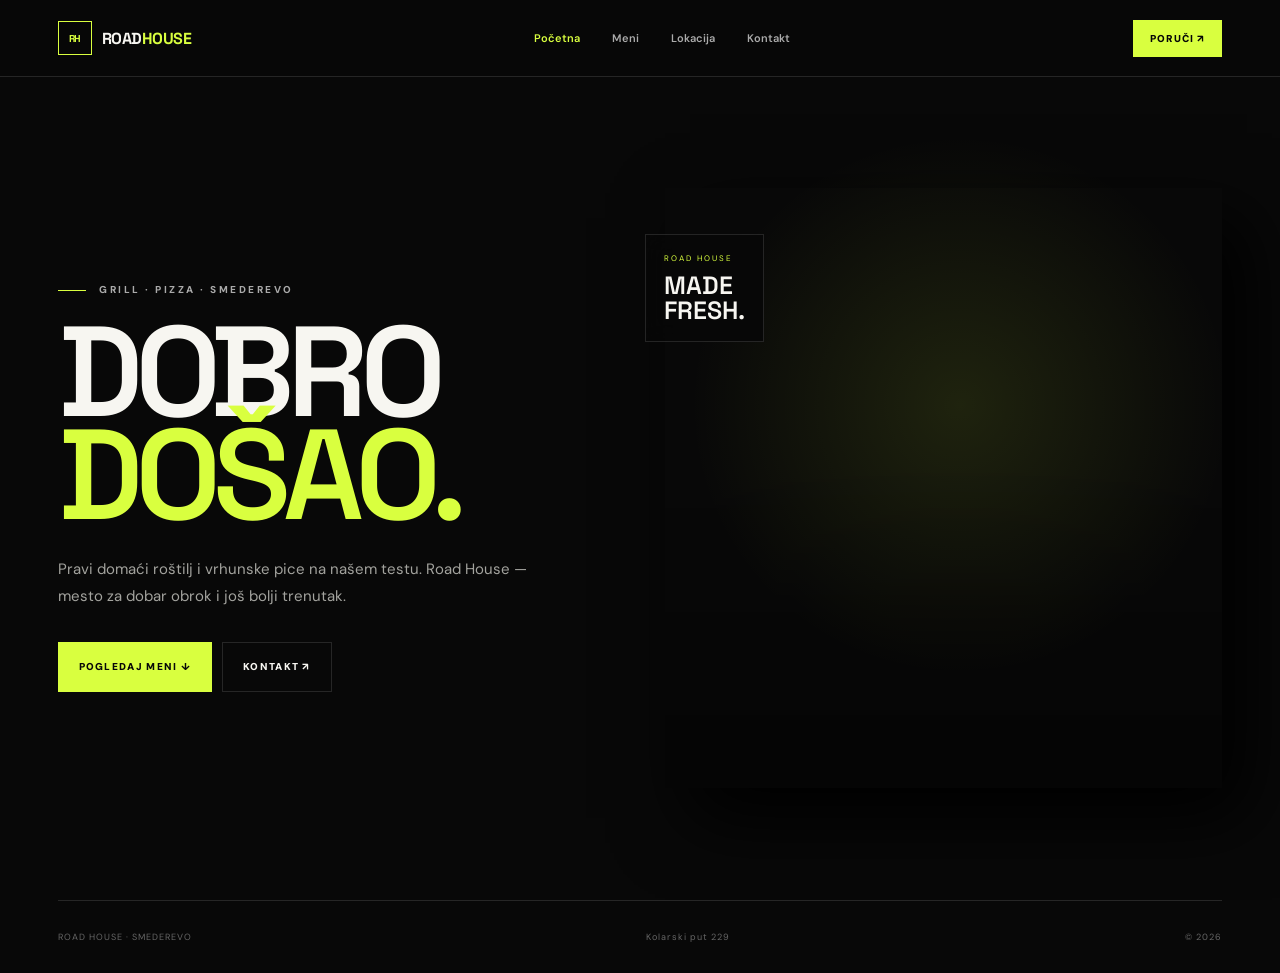
==== index.html @ aca3efe7 "Add files via upload" ====
<!doctype html><html lang="sr"><head><meta charset="utf-8"><meta name="viewport" content="width=device-width,initial-scale=1"><title>Road House — Smederevo</title><link rel="preconnect" href="https://fonts.googleapis.com"><link rel="preconnect" href="https://fonts.gstatic.com" crossorigin><link href="https://fonts.googleapis.com/css2?family=DM+Sans:wght@400;500;600;700&family=Space+Grotesk:wght@500;600;700&display=swap" rel="stylesheet"><link rel="stylesheet" href="style.css"></head><body>
<header class="header"><div class="container nav"><a class="logo" href="index.html"><span class="logo-box">RH</span><span>ROAD<span>HOUSE</span></span></a><nav class="nav-links"><a class="active" href="index.html">Početna</a><a href="menu.html">Meni</a><a href="location.html">Lokacija</a><a href="contact.html">Kontakt</a></nav><a class="order" href="https://glovoapp.com/sr/rs/smederevo/stores/road-house-smd" target="_blank">PORUČI ↗</a></div></header>
<main class="hero"><div class="container hero-grid"><div><div class="eyebrow"><i></i> GRILL · PIZZA · SMEDEREVO</div><h1>DOBRO<br><em>DOŠAO.</em></h1><p>Pravi domaći roštilj i vrhunske pice na našem testu. Road House — mesto za dobar obrok i još bolji trenutak.</p><div class="buttons"><a class="btn lime" href="menu.html">POGLEDAJ MENI ↓</a><a class="btn" href="contact.html">KONTAKT ↗</a></div></div><div class="hero-photo"></div></div><div class="hero-card"><small>ROAD HOUSE</small><strong>MADE<br>FRESH.</strong></div></main>
<footer><div class="container footer"><span>ROAD HOUSE · SMEDEREVO</span><span>Kolarski put 229</span><span>© 2026</span></div></footer></body></html>
---- style.css ----
*{box-sizing:border-box;margin:0;padding:0}
:root{--bg:#080808;--soft:#111;--cream:#f5f3ed;--text:#f7f6f1;--muted:#989893;--line:rgba(255,255,255,.12);--lime:#d9ff3f}
html{scroll-behavior:smooth}
body{background:var(--bg);color:var(--text);font-family:"DM Sans",Arial,sans-serif}
a{text-decoration:none;color:inherit}.container{width:min(1180px,91%);margin:auto}
.header{position:fixed;top:0;left:0;width:100%;z-index:50;background:rgba(8,8,8,.76);backdrop-filter:blur(18px);border-bottom:1px solid var(--line)}
.nav{height:76px;display:flex;align-items:center;justify-content:space-between}.logo{display:flex;align-items:center;gap:10px;font:700 16px "Space Grotesk";letter-spacing:-.5px}.logo-box{width:34px;height:34px;border:1px solid var(--lime);display:grid;place-items:center;color:var(--lime);font-size:10px}.logo span:last-child span{color:var(--lime)}
.nav-links{display:flex;gap:32px}.nav-links a{font-size:11px;color:#aaa;font-weight:600}.nav-links a:hover,.nav-links a.active{color:var(--lime)}
.order{background:var(--lime);color:#070707;padding:12px 17px;font-size:10px;font-weight:900;letter-spacing:1px}
.hero{min-height:100vh;position:relative;overflow:hidden;display:flex;align-items:center;background:radial-gradient(circle at 75% 45%,rgba(217,255,63,.11),transparent 25%),#080808}
.hero-grid{display:grid;grid-template-columns:1fr 1fr;gap:50px;align-items:center;padding-top:75px}.eyebrow{font-size:10px;letter-spacing:2.5px;color:#aaa;font-weight:800}.eyebrow i{display:inline-block;width:28px;height:1px;background:var(--lime);vertical-align:middle;margin-right:9px}
h1{font:600 clamp(80px,10vw,145px)/.8 "Space Grotesk";letter-spacing:-8px;margin:25px 0 30px}h1 em,h2 em{font-style:normal;color:var(--lime)}
.hero p{max-width:480px;color:#a3a39e;line-height:1.8;font-size:15px}.buttons{display:flex;gap:10px;margin-top:32px}.btn{min-height:50px;padding:0 20px;display:inline-flex;align-items:center;gap:25px;font-size:10px;font-weight:900;letter-spacing:1.3px;border:1px solid var(--line)}.btn.lime{background:var(--lime);color:#080808;border-color:var(--lime)}.btn:hover{transform:translateY(-2px)}
.hero-photo{height:600px;background:linear-gradient(0deg,rgba(0,0,0,.4),transparent 55%),url(https://glovo.dhmedia.io/image/menus-glovo/products/7d28c18c1a1c7aa7050e9a9b8b655882d64a0095387969adabd6cba06c04d911?t=W3sicmVzaXplIjp7Im1vZGUiOiJmaXQiLCJ3aWR0aCI6NjAwLCJoZWlnaHQiOjYwMH19LHsid2VicCI6e319XQ%3D%3D) center/cover;box-shadow:25px 30px 70px #000}
.hero-card{position:absolute;background:rgba(8,8,8,.85);border:1px solid var(--line);padding:18px;left:calc(50% + 5px);top:26%;backdrop-filter:blur(12px)}.hero-card small{display:block;color:var(--lime);font-size:8px;letter-spacing:2px}.hero-card strong{font:600 25px/1 "Space Grotesk";display:block;margin-top:10px}
.page-hero{padding:170px 0 90px;background:radial-gradient(circle at 75% 30%,rgba(217,255,63,.1),transparent 27%),#080808}.page-hero h1{font-size:clamp(65px,9vw,120px);margin-bottom:15px}.page-hero p{color:var(--muted);max-width:520px;line-height:1.7}
.menu-page{background:var(--cream);color:#090909;padding:80px 0 120px}.menu-heading{display:flex;justify-content:space-between;align-items:end;border-bottom:1px solid #d5d1c8;padding-bottom:35px;margin-bottom:55px}.menu-heading h2,.contact-heading h2,.location-heading h2{font:600 clamp(55px,7vw,92px)/.85 "Space Grotesk";letter-spacing:-5px}.menu-heading h2 em,.contact-heading h2 em,.location-heading h2 em{color:#9dbb00}
.category-title{font:600 31px "Space Grotesk";letter-spacing:-1px;border-bottom:2px solid #090909;padding-bottom:14px;margin:65px 0 0}.menu-grid{display:grid;grid-template-columns:repeat(3,1fr);gap:14px;margin-top:18px}.dish{background:#fff;border:1px solid #dedad1;transition:.25s}.dish:hover{transform:translateY(-5px);box-shadow:0 18px 40px rgba(0,0,0,.1)}.dish img{width:100%;aspect-ratio:1/1;display:block;object-fit:cover}.dish-body{padding:18px}.dish-body small{font-size:8px;color:#94ad00;font-weight:900;letter-spacing:1.5px}.dish-body h3{font:600 23px "Space Grotesk";margin:6px 0}.dish-body p{font-size:10px;color:#777;min-height:30px}.price{font-weight:900;margin-top:13px;display:block}
.location,.contact-page{padding:160px 0 120px;min-height:100vh}.location-grid,.contact-grid{display:grid;grid-template-columns:1fr 1fr;gap:80px;align-items:center}.location-heading p,.contact-heading p{color:#999;line-height:1.8;max-width:470px;margin-top:28px}.map-card{height:530px;border:1px solid var(--line);overflow:hidden;background:#121212}.map-card iframe{width:100%;height:100%;border:0;filter:grayscale(1) contrast(1.05)}
.contact-list{border-top:1px solid var(--line);margin-top:35px}.contact-list a{display:grid;grid-template-columns:90px 1fr 20px;gap:15px;align-items:center;padding:23px 0;border-bottom:1px solid var(--line)}.contact-list small{font-size:8px;letter-spacing:1.5px;color:#777}.contact-list strong{font-size:14px}.contact-list span{color:var(--lime)}
.footer{border-top:1px solid var(--line);padding:30px 0;display:flex;justify-content:space-between;color:#666;font-size:9px;letter-spacing:1px}
@media(max-width:850px){.nav-links{display:none}.hero{min-height:auto;padding:120px 0 80px}.hero-grid,.location-grid,.contact-grid{grid-template-columns:1fr}.hero-photo{height:430px}.hero-card{left:8%;top:54%}.menu-grid{grid-template-columns:repeat(2,1fr)}.location,.contact-page{padding:125px 0 90px}.menu-heading{display:block}.menu-heading>a{display:inline-block;margin-top:25px}}
@media(max-width:560px){.container{width:90%}.nav{height:68px}.order{padding:10px 12px}.hero-grid{padding-top:20px}.hero h1{letter-spacing:-5px}.hero-photo{height:340px}.menu-grid{grid-template-columns:1fr}.menu-heading h2,.contact-heading h2,.location-heading h2{font-size:56px;letter-spacing:-4px}.map-card{height:400px}.contact-list a{grid-template-columns:70px 1fr 18px}.footer{flex-direction:column;gap:12px;text-align:center}}
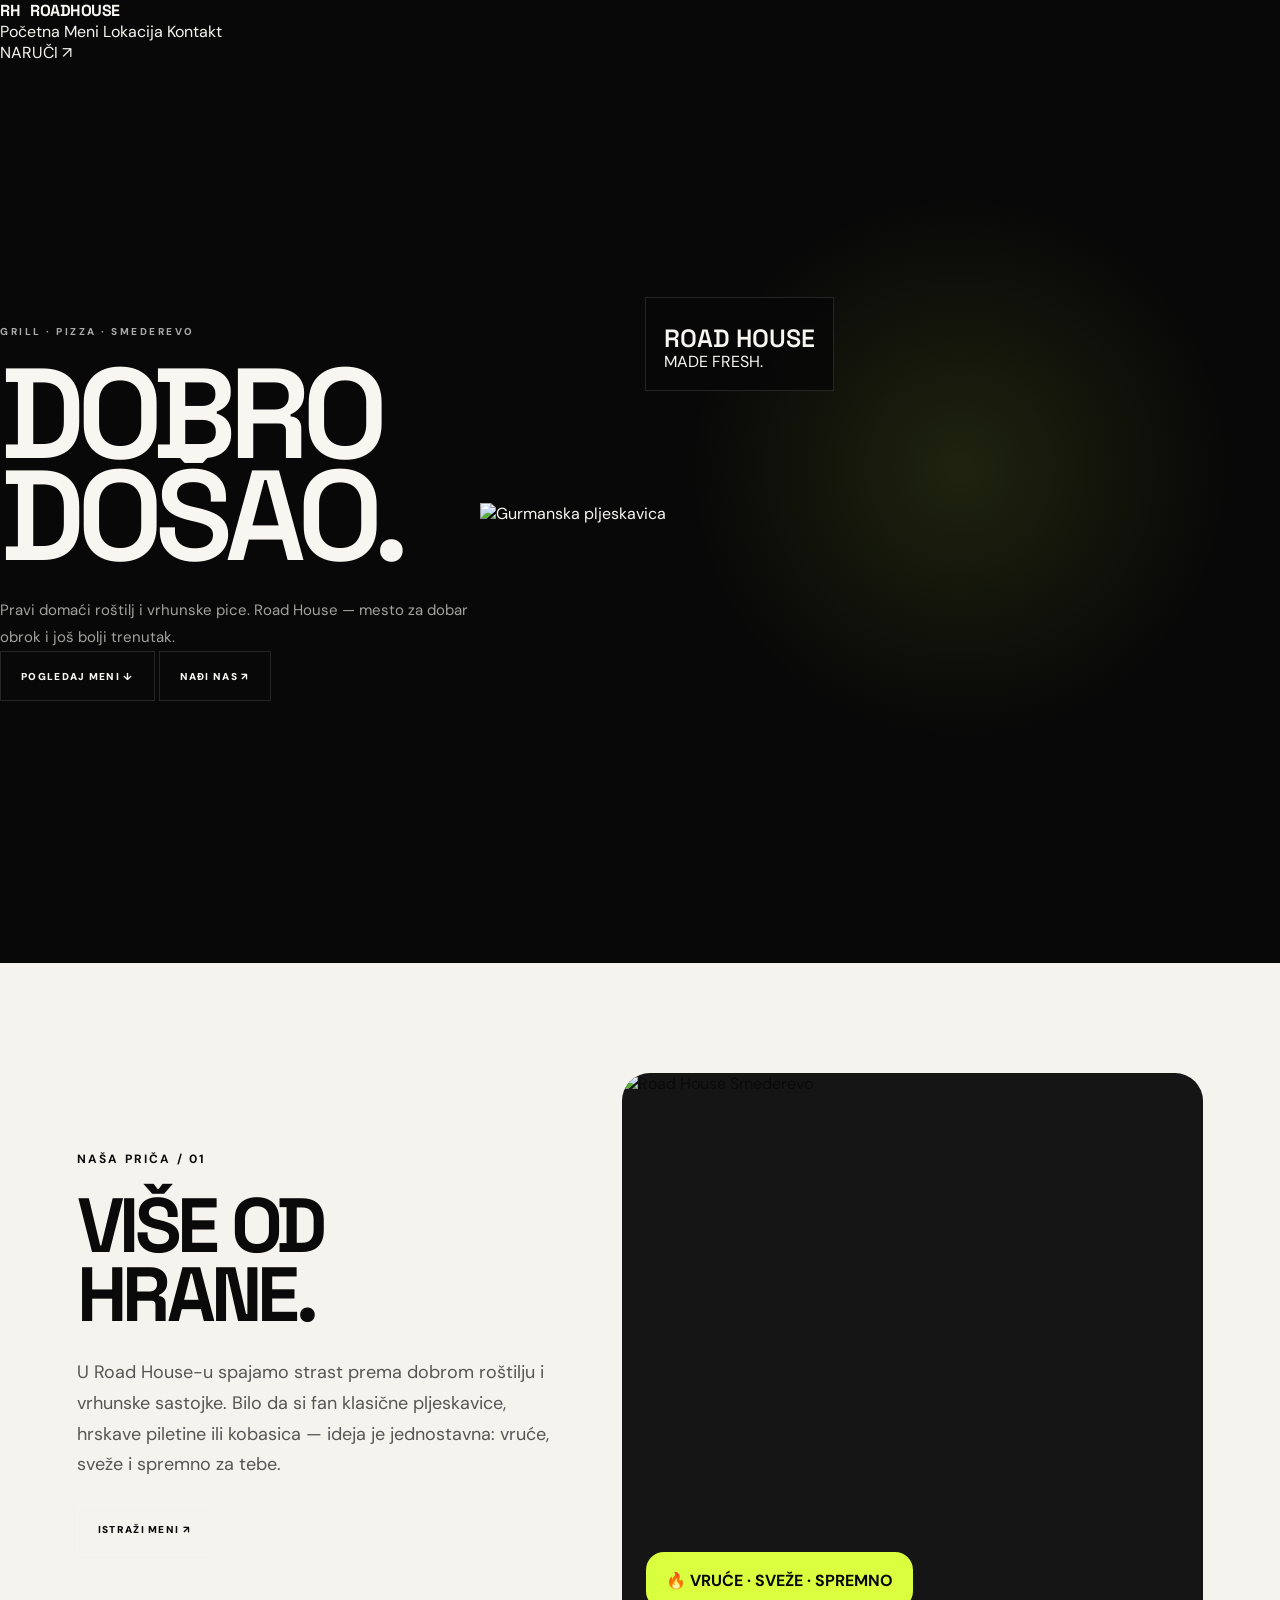
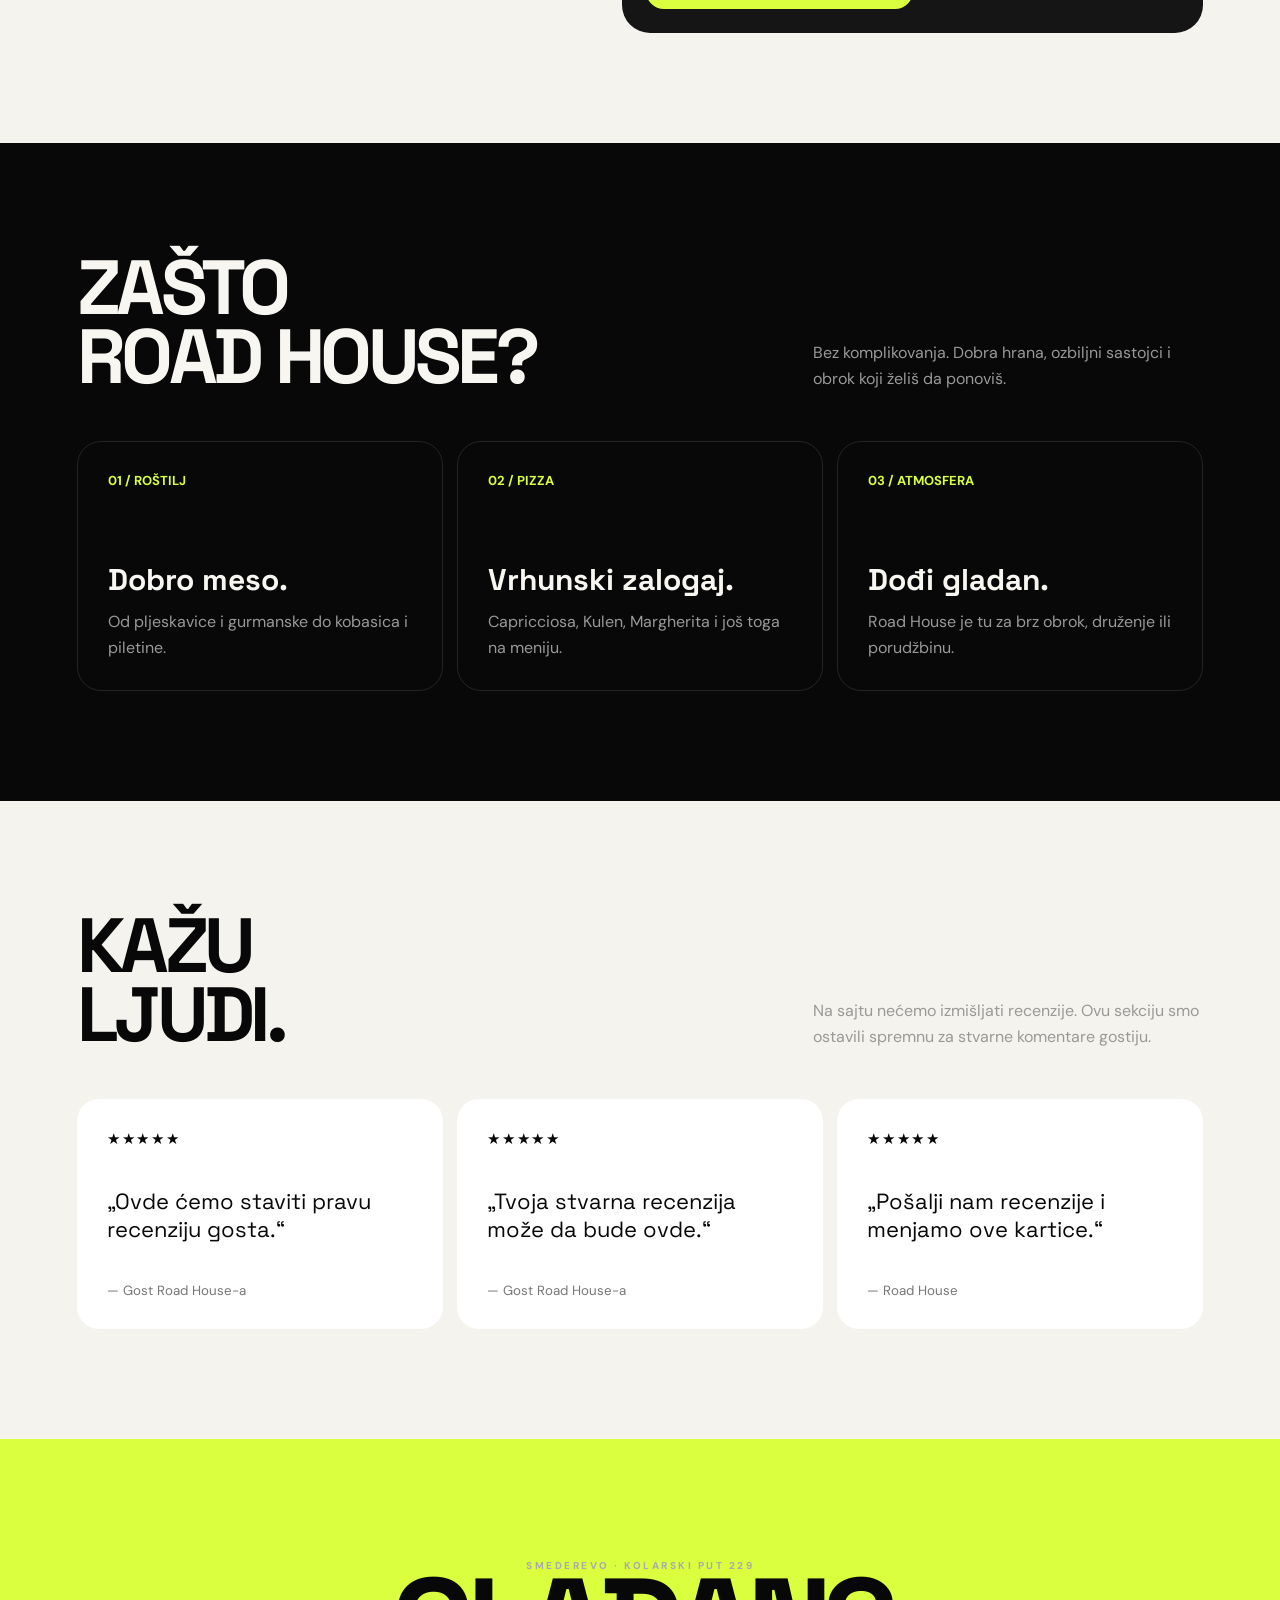
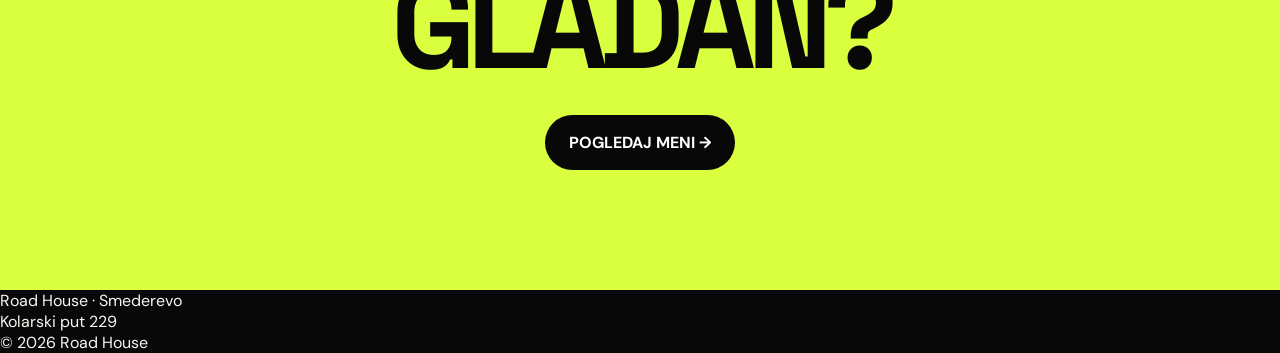
==== commit 60db31e3: "Add files via upload" ====
--- a/index.html
+++ b/index.html
@@ -1,4 +1,129 @@
-<!doctype html><html lang="sr"><head><meta charset="utf-8"><meta name="viewport" content="width=device-width,initial-scale=1"><title>Road House — Smederevo</title><link rel="preconnect" href="https://fonts.googleapis.com"><link rel="preconnect" href="https://fonts.gstatic.com" crossorigin><link href="https://fonts.googleapis.com/css2?family=DM+Sans:wght@400;500;600;700&family=Space+Grotesk:wght@500;600;700&display=swap" rel="stylesheet"><link rel="stylesheet" href="style.css"></head><body>
-<header class="header"><div class="container nav"><a class="logo" href="index.html"><span class="logo-box">RH</span><span>ROAD<span>HOUSE</span></span></a><nav class="nav-links"><a class="active" href="index.html">Početna</a><a href="menu.html">Meni</a><a href="location.html">Lokacija</a><a href="contact.html">Kontakt</a></nav><a class="order" href="https://glovoapp.com/sr/rs/smederevo/stores/road-house-smd" target="_blank">PORUČI ↗</a></div></header>
-<main class="hero"><div class="container hero-grid"><div><div class="eyebrow"><i></i> GRILL · PIZZA · SMEDEREVO</div><h1>DOBRO<br><em>DOŠAO.</em></h1><p>Pravi domaći roštilj i vrhunske pice na našem testu. Road House — mesto za dobar obrok i još bolji trenutak.</p><div class="buttons"><a class="btn lime" href="menu.html">POGLEDAJ MENI ↓</a><a class="btn" href="contact.html">KONTAKT ↗</a></div></div><div class="hero-photo"></div></div><div class="hero-card"><small>ROAD HOUSE</small><strong>MADE<br>FRESH.</strong></div></main>
-<footer><div class="container footer"><span>ROAD HOUSE · SMEDEREVO</span><span>Kolarski put 229</span><span>© 2026</span></div></footer></body></html>+<!DOCTYPE html>
+<html lang="sr">
+<head>
+  <meta charset="UTF-8">
+  <meta name="viewport" content="width=device-width, initial-scale=1.0">
+  <meta name="description" content="Road House Smederevo — domaći roštilj, vrhunski sastojci i pizza. Kolarski put 229.">
+  <title>Road House — Smederevo</title>
+  <link rel="preconnect" href="https://fonts.googleapis.com">
+  <link rel="preconnect" href="https://fonts.gstatic.com" crossorigin>
+  <link href="https://fonts.googleapis.com/css2?family=DM+Sans:wght@400;500;600;700&family=Space+Grotesk:wght@400;500;600;700&display=swap" rel="stylesheet">
+  <link rel="stylesheet" href="style.css">
+  <style>
+    .story { background: var(--cream); color: #0a0a0a; padding: 110px 6vw; }
+    .story-grid { max-width: 1250px; margin:auto; display:grid; grid-template-columns: .9fr 1.1fr; gap:70px; align-items:center; }
+    .story-kicker { font-size:12px; letter-spacing:.18em; font-weight:700; margin-bottom:24px; }
+    .story h2 { font-family:"Space Grotesk",sans-serif; font-size:clamp(44px,6vw,86px); line-height:.9; letter-spacing:-.06em; margin:0 0 28px; }
+    .story p { max-width:580px; color:#555; font-size:18px; line-height:1.7; }
+    .story-media { position:relative; min-height:560px; border-radius:28px; overflow:hidden; background:#151515; }
+    .story-media img { width:100%; height:100%; object-fit:cover; display:block; }
+    .story-badge { position:absolute; left:24px; bottom:24px; background:#d9ff3f; color:#080808; padding:18px 20px; border-radius:18px; font-weight:700; }
+    .features { background:#080808; padding:110px 6vw; }
+    .section-head { max-width:1250px; margin:0 auto 50px; display:flex; justify-content:space-between; gap:30px; align-items:end; }
+    .section-head h2 { font-family:"Space Grotesk"; font-size:clamp(42px,6vw,78px); line-height:.9; letter-spacing:-.06em; margin:0; }
+    .section-head p { color:#999; max-width:390px; line-height:1.6; margin:0; }
+    .feature-grid { max-width:1250px; margin:auto; display:grid; grid-template-columns:repeat(3,1fr); gap:14px; }
+    .feature { border:1px solid #242424; border-radius:24px; padding:30px; min-height:250px; display:flex; flex-direction:column; justify-content:space-between; transition:.3s; }
+    .feature:hover { transform:translateY(-5px); border-color:#444; }
+    .feature-num { color:#d9ff3f; font-size:13px; font-weight:700; }
+    .feature h3 { font-family:"Space Grotesk"; font-size:30px; margin:0 0 10px; }
+    .feature p { color:#999; line-height:1.6; margin:0; }
+    .reviews { background:#f5f3ed; color:#080808; padding:110px 6vw; }
+    .review-grid { max-width:1250px; margin:auto; display:grid; grid-template-columns:1fr 1fr 1fr; gap:14px; }
+    .review { background:#fff; border-radius:22px; padding:30px; min-height:230px; display:flex; flex-direction:column; justify-content:space-between; }
+    .stars { letter-spacing:.12em; font-size:15px; }
+    .review p { font-family:"Space Grotesk"; font-size:22px; line-height:1.25; margin:30px 0; }
+    .review small { color:#777; }
+    .cta { padding:120px 6vw; background:#d9ff3f; color:#080808; text-align:center; }
+    .cta h2 { font-family:"Space Grotesk"; font-size:clamp(55px,10vw,130px); line-height:.82; letter-spacing:-.07em; margin:0 0 38px; }
+    .cta a { display:inline-flex; background:#080808; color:#fff; text-decoration:none; padding:17px 24px; border-radius:999px; font-weight:700; }
+    @media(max-width:800px){
+      .story-grid,.feature-grid,.review-grid {grid-template-columns:1fr}
+      .story-media {min-height:420px}
+      .section-head {display:block}
+      .section-head p {margin-top:25px}
+    }
+  </style>
+</head>
+<body>
+<header class="site-header">
+  <a class="logo" href="index.html">RH <span>ROADHOUSE</span></a>
+  <nav>
+    <a href="index.html">Početna</a>
+    <a href="menu.html">Meni</a>
+    <a href="location.html">Lokacija</a>
+    <a href="contact.html">Kontakt</a>
+  </nav>
+  <a class="nav-order" href="https://glovoapp.com/sr/rs/smederevo/stores/road-house-smd" target="_blank" rel="noopener">NARUČI ↗</a>
+</header>
+
+<main>
+  <section class="hero">
+    <div class="hero-copy">
+      <div class="eyebrow">GRILL · PIZZA · SMEDEREVO</div>
+      <h1>DOBRO<br>DOŠAO<span>.</span></h1>
+      <p>Pravi domaći roštilj i vrhunske pice. Road House — mesto za dobar obrok i još bolji trenutak.</p>
+      <div class="hero-actions">
+        <a class="btn btn-primary" href="menu.html">POGLEDAJ MENI ↓</a>
+        <a class="btn btn-ghost" href="location.html">NAĐI NAS ↗</a>
+      </div>
+    </div>
+    <div class="hero-visual">
+      <img src="https://glovo.dhmedia.io/image/menus-glovo/products/7d28c18c1a1c7aa7050e9a9b8b655882d64a0095387969adabd6cba06c04d911?t=W3sicmVzaXplIjp7Im1vZGUiOiJmaXQiLCJ3aWR0aCI6NjAwLCJoZWlnaHQiOjYwMH19LHsid2VicCI6e319XQ%3D%3D" alt="Gurmanska pljeskavica">
+      <div class="hero-card"><strong>ROAD HOUSE</strong><span>MADE FRESH.</span></div>
+    </div>
+  </section>
+
+  <section class="story">
+    <div class="story-grid">
+      <div>
+        <div class="story-kicker">NAŠA PRIČA / 01</div>
+        <h2>VIŠE OD<br>HRANE.</h2>
+        <p>U Road House-u spajamo strast prema dobrom roštilju i vrhunske sastojke. Bilo da si fan klasične pljeskavice, hrskave piletine ili kobasica — ideja je jednostavna: vruće, sveže i spremno za tebe.</p>
+        <a class="btn btn-primary" href="menu.html" style="margin-top:25px">ISTRAŽI MENI ↗</a>
+      </div>
+      <div class="story-media">
+        <img src="https://scontent.cdninstagram.com/v/t51.82787-15/710585746_18085012796135424_4654878154327516548_n.jpg?stp=cmp1_dst-jpg_e35_s640x640_tt6&_nc_cat=105&ccb=7-5&_nc_sid=18de74&efg=eyJlZmdfdGFnIjoiQ0xJUFMuYmVzdF9pbWFnZV91cmxnZW4uQzIifQ%3D%3D&_nc_ohc=GkiDphUqkp8Q7kNvwFDjgnu&_nc_oc=AdpstvoXh-IfrtfwZiFRQornBTUAMibOEXjov7AcjPBr-uK9QQEhHkyb4aIqcyCoQslu1z0njwJhQB9rKge5M7yS&_nc_zt=23&_nc_ht=scontent.cdninstagram.com&_nc_gid=MeZHC0ZEIsP3Dm416FVzDg&_nc_ss=7b689&oh=00_AQP1cEPpUSjIq867fnpRqKdfEpMiHwcdkjTMzSzQxSW2Ew&oe=6ACDC9BD" alt="Road House Smederevo">
+        <div class="story-badge">🔥 VRUĆE · SVEŽE · SPREMNO</div>
+      </div>
+    </div>
+  </section>
+
+  <section class="features">
+    <div class="section-head">
+      <h2>ZAŠTO<br>ROAD HOUSE?</h2>
+      <p>Bez komplikovanja. Dobra hrana, ozbiljni sastojci i obrok koji želiš da ponoviš.</p>
+    </div>
+    <div class="feature-grid">
+      <article class="feature"><span class="feature-num">01 / ROŠTILJ</span><div><h3>Dobro meso.</h3><p>Od pljeskavice i gurmanske do kobasica i piletine.</p></div></article>
+      <article class="feature"><span class="feature-num">02 / PIZZA</span><div><h3>Vrhunski zalogaj.</h3><p>Capricciosa, Kulen, Margherita i još toga na meniju.</p></div></article>
+      <article class="feature"><span class="feature-num">03 / ATMOSFERA</span><div><h3>Dođi gladan.</h3><p>Road House je tu za brz obrok, druženje ili porudžbinu.</p></div></article>
+    </div>
+  </section>
+
+  <section class="reviews">
+    <div class="section-head">
+      <h2>KAŽU<br>LJUDI.</h2>
+      <p>Na sajtu nećemo izmišljati recenzije. Ovu sekciju smo ostavili spremnu za stvarne komentare gostiju.</p>
+    </div>
+    <div class="review-grid">
+      <article class="review"><div class="stars">★★★★★</div><p>„Ovde ćemo staviti pravu recenziju gosta.“</p><small>— Gost Road House-a</small></article>
+      <article class="review"><div class="stars">★★★★★</div><p>„Tvoja stvarna recenzija može da bude ovde.“</p><small>— Gost Road House-a</small></article>
+      <article class="review"><div class="stars">★★★★★</div><p>„Pošalji nam recenzije i menjamo ove kartice.“</p><small>— Road House</small></article>
+    </div>
+  </section>
+
+  <section class="cta">
+    <div class="eyebrow">SMEDEREVO · KOLARSKI PUT 229</div>
+    <h2>GLADAN?</h2>
+    <a href="menu.html">POGLEDAJ MENI →</a>
+  </section>
+</main>
+
+<footer class="site-footer">
+  <div>Road House · Smederevo</div>
+  <div>Kolarski put 229</div>
+  <div>© 2026 Road House</div>
+</footer>
+</body>
+</html>
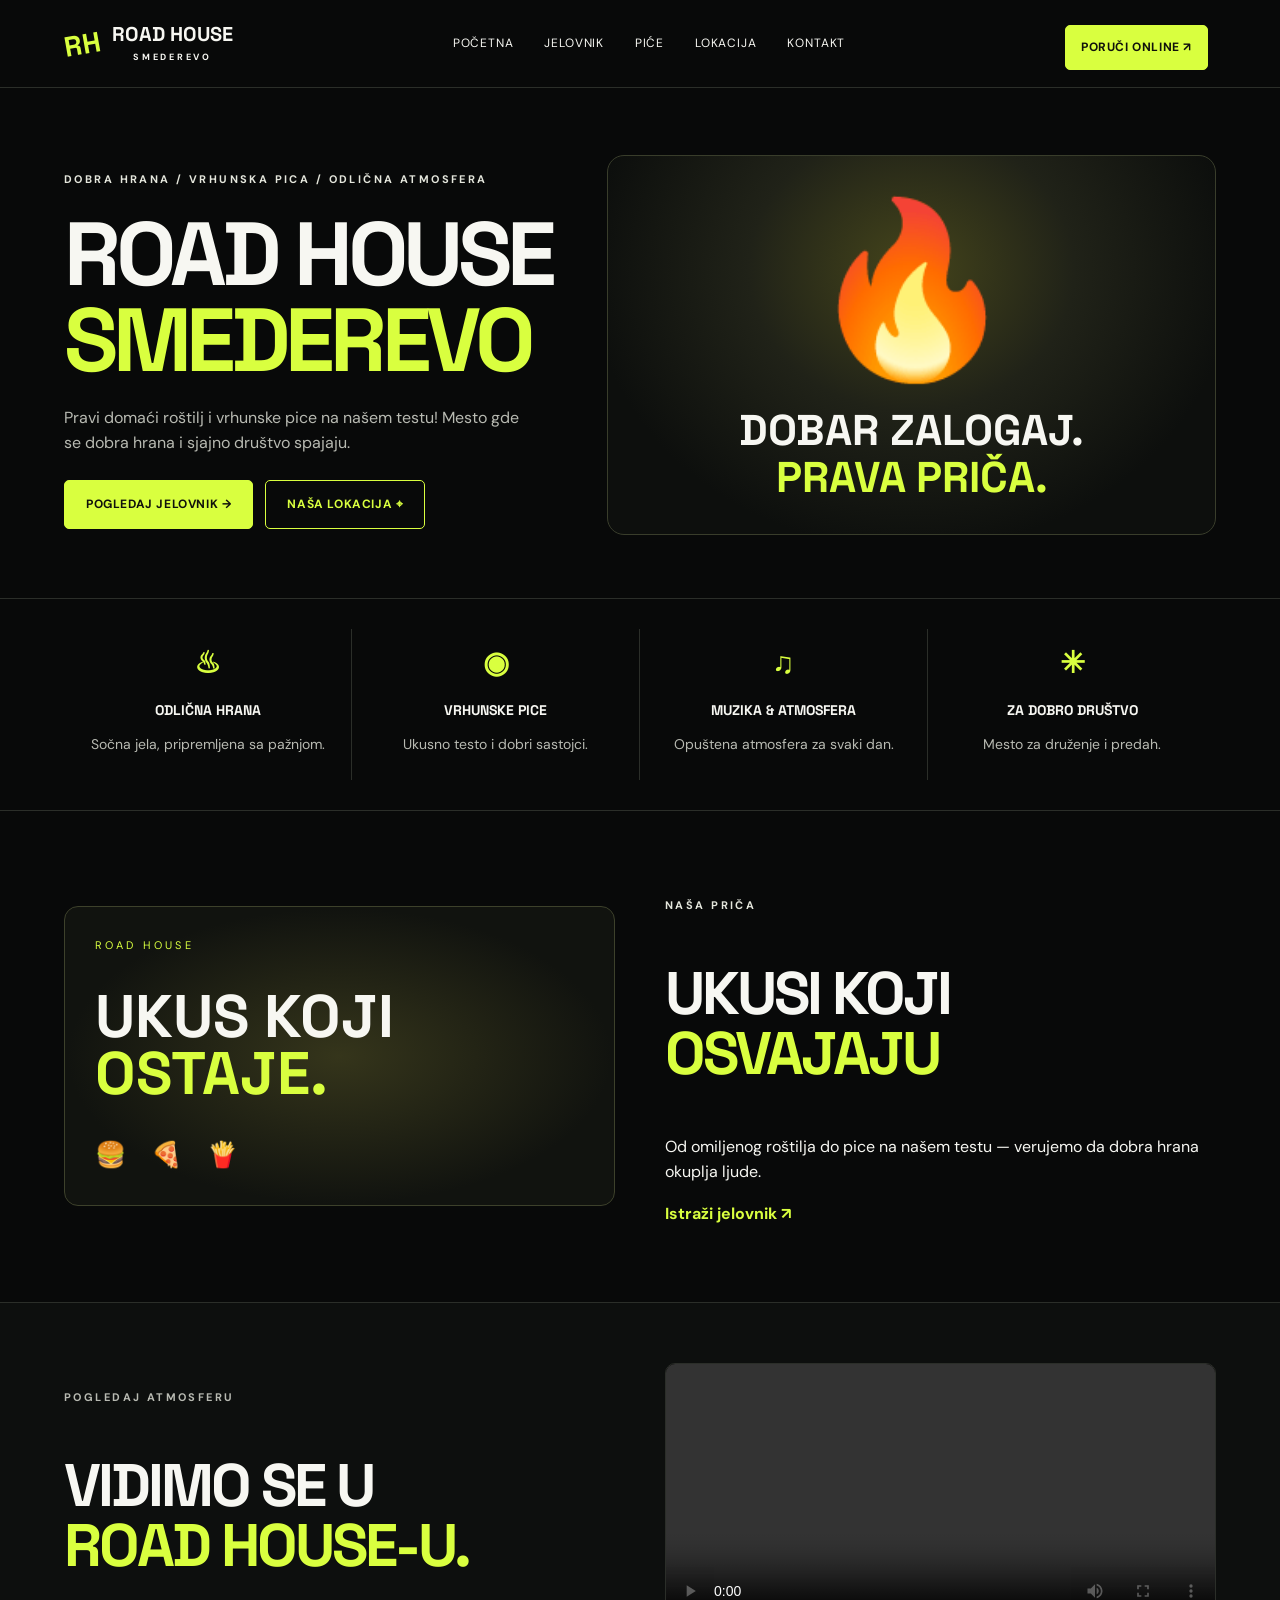
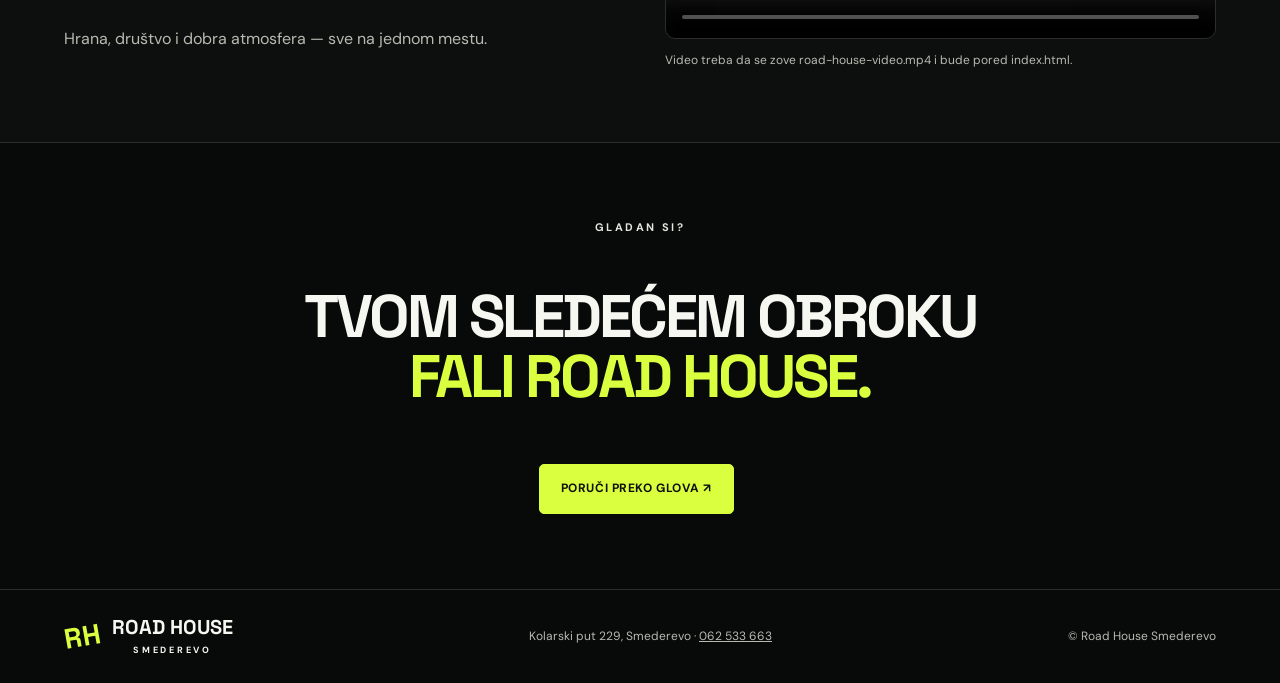
==== commit a2854dc7: "Add files via upload" ====
--- a/index.html
+++ b/index.html
@@ -1,129 +1 @@
-<!DOCTYPE html>
-<html lang="sr">
-<head>
-  <meta charset="UTF-8">
-  <meta name="viewport" content="width=device-width, initial-scale=1.0">
-  <meta name="description" content="Road House Smederevo — domaći roštilj, vrhunski sastojci i pizza. Kolarski put 229.">
-  <title>Road House — Smederevo</title>
-  <link rel="preconnect" href="https://fonts.googleapis.com">
-  <link rel="preconnect" href="https://fonts.gstatic.com" crossorigin>
-  <link href="https://fonts.googleapis.com/css2?family=DM+Sans:wght@400;500;600;700&family=Space+Grotesk:wght@400;500;600;700&display=swap" rel="stylesheet">
-  <link rel="stylesheet" href="style.css">
-  <style>
-    .story { background: var(--cream); color: #0a0a0a; padding: 110px 6vw; }
-    .story-grid { max-width: 1250px; margin:auto; display:grid; grid-template-columns: .9fr 1.1fr; gap:70px; align-items:center; }
-    .story-kicker { font-size:12px; letter-spacing:.18em; font-weight:700; margin-bottom:24px; }
-    .story h2 { font-family:"Space Grotesk",sans-serif; font-size:clamp(44px,6vw,86px); line-height:.9; letter-spacing:-.06em; margin:0 0 28px; }
-    .story p { max-width:580px; color:#555; font-size:18px; line-height:1.7; }
-    .story-media { position:relative; min-height:560px; border-radius:28px; overflow:hidden; background:#151515; }
-    .story-media img { width:100%; height:100%; object-fit:cover; display:block; }
-    .story-badge { position:absolute; left:24px; bottom:24px; background:#d9ff3f; color:#080808; padding:18px 20px; border-radius:18px; font-weight:700; }
-    .features { background:#080808; padding:110px 6vw; }
-    .section-head { max-width:1250px; margin:0 auto 50px; display:flex; justify-content:space-between; gap:30px; align-items:end; }
-    .section-head h2 { font-family:"Space Grotesk"; font-size:clamp(42px,6vw,78px); line-height:.9; letter-spacing:-.06em; margin:0; }
-    .section-head p { color:#999; max-width:390px; line-height:1.6; margin:0; }
-    .feature-grid { max-width:1250px; margin:auto; display:grid; grid-template-columns:repeat(3,1fr); gap:14px; }
-    .feature { border:1px solid #242424; border-radius:24px; padding:30px; min-height:250px; display:flex; flex-direction:column; justify-content:space-between; transition:.3s; }
-    .feature:hover { transform:translateY(-5px); border-color:#444; }
-    .feature-num { color:#d9ff3f; font-size:13px; font-weight:700; }
-    .feature h3 { font-family:"Space Grotesk"; font-size:30px; margin:0 0 10px; }
-    .feature p { color:#999; line-height:1.6; margin:0; }
-    .reviews { background:#f5f3ed; color:#080808; padding:110px 6vw; }
-    .review-grid { max-width:1250px; margin:auto; display:grid; grid-template-columns:1fr 1fr 1fr; gap:14px; }
-    .review { background:#fff; border-radius:22px; padding:30px; min-height:230px; display:flex; flex-direction:column; justify-content:space-between; }
-    .stars { letter-spacing:.12em; font-size:15px; }
-    .review p { font-family:"Space Grotesk"; font-size:22px; line-height:1.25; margin:30px 0; }
-    .review small { color:#777; }
-    .cta { padding:120px 6vw; background:#d9ff3f; color:#080808; text-align:center; }
-    .cta h2 { font-family:"Space Grotesk"; font-size:clamp(55px,10vw,130px); line-height:.82; letter-spacing:-.07em; margin:0 0 38px; }
-    .cta a { display:inline-flex; background:#080808; color:#fff; text-decoration:none; padding:17px 24px; border-radius:999px; font-weight:700; }
-    @media(max-width:800px){
-      .story-grid,.feature-grid,.review-grid {grid-template-columns:1fr}
-      .story-media {min-height:420px}
-      .section-head {display:block}
-      .section-head p {margin-top:25px}
-    }
-  </style>
-</head>
-<body>
-<header class="site-header">
-  <a class="logo" href="index.html">RH <span>ROADHOUSE</span></a>
-  <nav>
-    <a href="index.html">Početna</a>
-    <a href="menu.html">Meni</a>
-    <a href="location.html">Lokacija</a>
-    <a href="contact.html">Kontakt</a>
-  </nav>
-  <a class="nav-order" href="https://glovoapp.com/sr/rs/smederevo/stores/road-house-smd" target="_blank" rel="noopener">NARUČI ↗</a>
-</header>
-
-<main>
-  <section class="hero">
-    <div class="hero-copy">
-      <div class="eyebrow">GRILL · PIZZA · SMEDEREVO</div>
-      <h1>DOBRO<br>DOŠAO<span>.</span></h1>
-      <p>Pravi domaći roštilj i vrhunske pice. Road House — mesto za dobar obrok i još bolji trenutak.</p>
-      <div class="hero-actions">
-        <a class="btn btn-primary" href="menu.html">POGLEDAJ MENI ↓</a>
-        <a class="btn btn-ghost" href="location.html">NAĐI NAS ↗</a>
-      </div>
-    </div>
-    <div class="hero-visual">
-      <img src="https://glovo.dhmedia.io/image/menus-glovo/products/7d28c18c1a1c7aa7050e9a9b8b655882d64a0095387969adabd6cba06c04d911?t=W3sicmVzaXplIjp7Im1vZGUiOiJmaXQiLCJ3aWR0aCI6NjAwLCJoZWlnaHQiOjYwMH19LHsid2VicCI6e319XQ%3D%3D" alt="Gurmanska pljeskavica">
-      <div class="hero-card"><strong>ROAD HOUSE</strong><span>MADE FRESH.</span></div>
-    </div>
-  </section>
-
-  <section class="story">
-    <div class="story-grid">
-      <div>
-        <div class="story-kicker">NAŠA PRIČA / 01</div>
-        <h2>VIŠE OD<br>HRANE.</h2>
-        <p>U Road House-u spajamo strast prema dobrom roštilju i vrhunske sastojke. Bilo da si fan klasične pljeskavice, hrskave piletine ili kobasica — ideja je jednostavna: vruće, sveže i spremno za tebe.</p>
-        <a class="btn btn-primary" href="menu.html" style="margin-top:25px">ISTRAŽI MENI ↗</a>
-      </div>
-      <div class="story-media">
-        <img src="https://scontent.cdninstagram.com/v/t51.82787-15/710585746_18085012796135424_4654878154327516548_n.jpg?stp=cmp1_dst-jpg_e35_s640x640_tt6&_nc_cat=105&ccb=7-5&_nc_sid=18de74&efg=eyJlZmdfdGFnIjoiQ0xJUFMuYmVzdF9pbWFnZV91cmxnZW4uQzIifQ%3D%3D&_nc_ohc=GkiDphUqkp8Q7kNvwFDjgnu&_nc_oc=AdpstvoXh-IfrtfwZiFRQornBTUAMibOEXjov7AcjPBr-uK9QQEhHkyb4aIqcyCoQslu1z0njwJhQB9rKge5M7yS&_nc_zt=23&_nc_ht=scontent.cdninstagram.com&_nc_gid=MeZHC0ZEIsP3Dm416FVzDg&_nc_ss=7b689&oh=00_AQP1cEPpUSjIq867fnpRqKdfEpMiHwcdkjTMzSzQxSW2Ew&oe=6ACDC9BD" alt="Road House Smederevo">
-        <div class="story-badge">🔥 VRUĆE · SVEŽE · SPREMNO</div>
-      </div>
-    </div>
-  </section>
-
-  <section class="features">
-    <div class="section-head">
-      <h2>ZAŠTO<br>ROAD HOUSE?</h2>
-      <p>Bez komplikovanja. Dobra hrana, ozbiljni sastojci i obrok koji želiš da ponoviš.</p>
-    </div>
-    <div class="feature-grid">
-      <article class="feature"><span class="feature-num">01 / ROŠTILJ</span><div><h3>Dobro meso.</h3><p>Od pljeskavice i gurmanske do kobasica i piletine.</p></div></article>
-      <article class="feature"><span class="feature-num">02 / PIZZA</span><div><h3>Vrhunski zalogaj.</h3><p>Capricciosa, Kulen, Margherita i još toga na meniju.</p></div></article>
-      <article class="feature"><span class="feature-num">03 / ATMOSFERA</span><div><h3>Dođi gladan.</h3><p>Road House je tu za brz obrok, druženje ili porudžbinu.</p></div></article>
-    </div>
-  </section>
-
-  <section class="reviews">
-    <div class="section-head">
-      <h2>KAŽU<br>LJUDI.</h2>
-      <p>Na sajtu nećemo izmišljati recenzije. Ovu sekciju smo ostavili spremnu za stvarne komentare gostiju.</p>
-    </div>
-    <div class="review-grid">
-      <article class="review"><div class="stars">★★★★★</div><p>„Ovde ćemo staviti pravu recenziju gosta.“</p><small>— Gost Road House-a</small></article>
-      <article class="review"><div class="stars">★★★★★</div><p>„Tvoja stvarna recenzija može da bude ovde.“</p><small>— Gost Road House-a</small></article>
-      <article class="review"><div class="stars">★★★★★</div><p>„Pošalji nam recenzije i menjamo ove kartice.“</p><small>— Road House</small></article>
-    </div>
-  </section>
-
-  <section class="cta">
-    <div class="eyebrow">SMEDEREVO · KOLARSKI PUT 229</div>
-    <h2>GLADAN?</h2>
-    <a href="menu.html">POGLEDAJ MENI →</a>
-  </section>
-</main>
-
-<footer class="site-footer">
-  <div>Road House · Smederevo</div>
-  <div>Kolarski put 229</div>
-  <div>© 2026 Road House</div>
-</footer>
-</body>
-</html>+<!doctype html><html lang="sr"><head><meta charset="utf-8"><meta name="viewport" content="width=device-width,initial-scale=1"><link rel="stylesheet" href="style.css"><title>Road House Smederevo</title><meta name="description" content="Domaći roštilj i vrhunske pice u Smederevu."></head><body><header><a class="brand" href="index.html"><b>RH</b><span>ROAD HOUSE<small>SMEDEREVO</small></span></a><button id="toggle" aria-label="Meni">☰</button><nav id="nav"><a href="index.html">Početna</a><a href="menu.html">Jelovnik</a><a href="menu.html#pice">Piće</a><a href="location.html">Lokacija</a><a href="contact.html">Kontakt</a></nav><a class="btn small" href="https://glovoapp.com/sr/rs/smederevo/stores/road-house-smd">Poruči online ↗</a></header><main><section class="hero wrap"><div><p class="eyebrow">DOBRA HRANA / VRHUNSKA PICA / ODLIČNA ATMOSFERA</p><h1>ROAD HOUSE<br><em>SMEDEREVO</em></h1><p class="lead">Pravi domaći roštilj i vrhunske pice na našem testu! Mesto gde se dobra hrana i sjajno društvo spajaju.</p><a class="btn" href="menu.html">Pogledaj jelovnik →</a> <a class="btn outline" href="location.html">Naša lokacija ⌖</a></div><div class="visual"><span>🔥</span><strong>DOBAR ZALOGAJ.<br><em>PRAVA PRIČA.</em></strong></div></section><section class="features"><article><b>♨</b><h3>ODLIČNA HRANA</h3><p>Sočna jela, pripremljena sa pažnjom.</p></article><article><b>◉</b><h3>VRHUNSKE PICE</h3><p>Ukusno testo i dobri sastojci.</p></article><article><b>♫</b><h3>MUZIKA & ATMOSFERA</h3><p>Opuštena atmosfera za svaki dan.</p></article><article><b>✳</b><h3>ZA DOBRO DRUŠTVO</h3><p>Mesto za druženje i predah.</p></article></section><section class="wrap split"><div class="food"><span>ROAD HOUSE</span><strong>UKUS KOJI<br><em>OSTAJE.</em></strong><span>🍔　🍕　🍟</span></div><div><p class="eyebrow">NAŠA PRIČA</p><h2>UKUSI KOJI<br><em>OSVAJAJU</em></h2><p>Od omiljenog roštilja do pice na našem testu — verujemo da dobra hrana okuplja ljude.</p><a class="link" href="menu.html">Istraži jelovnik ↗</a></div></section><section class="video-section"><div class="wrap split"><div><p class="eyebrow">POGLEDAJ ATMOSFERU</p><h2>VIDIMO SE U<br><em>ROAD HOUSE-U.</em></h2><p>Hrana, društvo i dobra atmosfera — sve na jednom mestu.</p></div><div><video controls playsinline preload="metadata"><source src="road-house-video.mp4" type="video/mp4">Tvoj pregledač ne podržava video.</video><p class="note">Video treba da se zove road-house-video.mp4 i bude pored index.html.</p></div></div></section><section class="wrap cta"><p class="eyebrow">GLADAN SI?</p><h2>TVOM SLEDEĆEM OBROKU<br><em>FALI ROAD HOUSE.</em></h2><a class="btn" href="https://glovoapp.com/sr/rs/smederevo/stores/road-house-smd">Poruči preko Glova ↗</a></section></main><footer><a class="brand" href="index.html"><b>RH</b><span>ROAD HOUSE<small>SMEDEREVO</small></span></a><p>Kolarski put 229, Smederevo · <a href="tel:+38162533663">062 533 663</a></p><p>© Road House Smederevo</p></footer><script src="script.js"></script></body></html>
--- a/style.css
+++ b/style.css
@@ -1,23 +1,2 @@
-*{box-sizing:border-box;margin:0;padding:0}
-:root{--bg:#080808;--soft:#111;--cream:#f5f3ed;--text:#f7f6f1;--muted:#989893;--line:rgba(255,255,255,.12);--lime:#d9ff3f}
-html{scroll-behavior:smooth}
-body{background:var(--bg);color:var(--text);font-family:"DM Sans",Arial,sans-serif}
-a{text-decoration:none;color:inherit}.container{width:min(1180px,91%);margin:auto}
-.header{position:fixed;top:0;left:0;width:100%;z-index:50;background:rgba(8,8,8,.76);backdrop-filter:blur(18px);border-bottom:1px solid var(--line)}
-.nav{height:76px;display:flex;align-items:center;justify-content:space-between}.logo{display:flex;align-items:center;gap:10px;font:700 16px "Space Grotesk";letter-spacing:-.5px}.logo-box{width:34px;height:34px;border:1px solid var(--lime);display:grid;place-items:center;color:var(--lime);font-size:10px}.logo span:last-child span{color:var(--lime)}
-.nav-links{display:flex;gap:32px}.nav-links a{font-size:11px;color:#aaa;font-weight:600}.nav-links a:hover,.nav-links a.active{color:var(--lime)}
-.order{background:var(--lime);color:#070707;padding:12px 17px;font-size:10px;font-weight:900;letter-spacing:1px}
-.hero{min-height:100vh;position:relative;overflow:hidden;display:flex;align-items:center;background:radial-gradient(circle at 75% 45%,rgba(217,255,63,.11),transparent 25%),#080808}
-.hero-grid{display:grid;grid-template-columns:1fr 1fr;gap:50px;align-items:center;padding-top:75px}.eyebrow{font-size:10px;letter-spacing:2.5px;color:#aaa;font-weight:800}.eyebrow i{display:inline-block;width:28px;height:1px;background:var(--lime);vertical-align:middle;margin-right:9px}
-h1{font:600 clamp(80px,10vw,145px)/.8 "Space Grotesk";letter-spacing:-8px;margin:25px 0 30px}h1 em,h2 em{font-style:normal;color:var(--lime)}
-.hero p{max-width:480px;color:#a3a39e;line-height:1.8;font-size:15px}.buttons{display:flex;gap:10px;margin-top:32px}.btn{min-height:50px;padding:0 20px;display:inline-flex;align-items:center;gap:25px;font-size:10px;font-weight:900;letter-spacing:1.3px;border:1px solid var(--line)}.btn.lime{background:var(--lime);color:#080808;border-color:var(--lime)}.btn:hover{transform:translateY(-2px)}
-.hero-photo{height:600px;background:linear-gradient(0deg,rgba(0,0,0,.4),transparent 55%),url(https://glovo.dhmedia.io/image/menus-glovo/products/7d28c18c1a1c7aa7050e9a9b8b655882d64a0095387969adabd6cba06c04d911?t=W3sicmVzaXplIjp7Im1vZGUiOiJmaXQiLCJ3aWR0aCI6NjAwLCJoZWlnaHQiOjYwMH19LHsid2VicCI6e319XQ%3D%3D) center/cover;box-shadow:25px 30px 70px #000}
-.hero-card{position:absolute;background:rgba(8,8,8,.85);border:1px solid var(--line);padding:18px;left:calc(50% + 5px);top:26%;backdrop-filter:blur(12px)}.hero-card small{display:block;color:var(--lime);font-size:8px;letter-spacing:2px}.hero-card strong{font:600 25px/1 "Space Grotesk";display:block;margin-top:10px}
-.page-hero{padding:170px 0 90px;background:radial-gradient(circle at 75% 30%,rgba(217,255,63,.1),transparent 27%),#080808}.page-hero h1{font-size:clamp(65px,9vw,120px);margin-bottom:15px}.page-hero p{color:var(--muted);max-width:520px;line-height:1.7}
-.menu-page{background:var(--cream);color:#090909;padding:80px 0 120px}.menu-heading{display:flex;justify-content:space-between;align-items:end;border-bottom:1px solid #d5d1c8;padding-bottom:35px;margin-bottom:55px}.menu-heading h2,.contact-heading h2,.location-heading h2{font:600 clamp(55px,7vw,92px)/.85 "Space Grotesk";letter-spacing:-5px}.menu-heading h2 em,.contact-heading h2 em,.location-heading h2 em{color:#9dbb00}
-.category-title{font:600 31px "Space Grotesk";letter-spacing:-1px;border-bottom:2px solid #090909;padding-bottom:14px;margin:65px 0 0}.menu-grid{display:grid;grid-template-columns:repeat(3,1fr);gap:14px;margin-top:18px}.dish{background:#fff;border:1px solid #dedad1;transition:.25s}.dish:hover{transform:translateY(-5px);box-shadow:0 18px 40px rgba(0,0,0,.1)}.dish img{width:100%;aspect-ratio:1/1;display:block;object-fit:cover}.dish-body{padding:18px}.dish-body small{font-size:8px;color:#94ad00;font-weight:900;letter-spacing:1.5px}.dish-body h3{font:600 23px "Space Grotesk";margin:6px 0}.dish-body p{font-size:10px;color:#777;min-height:30px}.price{font-weight:900;margin-top:13px;display:block}
-.location,.contact-page{padding:160px 0 120px;min-height:100vh}.location-grid,.contact-grid{display:grid;grid-template-columns:1fr 1fr;gap:80px;align-items:center}.location-heading p,.contact-heading p{color:#999;line-height:1.8;max-width:470px;margin-top:28px}.map-card{height:530px;border:1px solid var(--line);overflow:hidden;background:#121212}.map-card iframe{width:100%;height:100%;border:0;filter:grayscale(1) contrast(1.05)}
-.contact-list{border-top:1px solid var(--line);margin-top:35px}.contact-list a{display:grid;grid-template-columns:90px 1fr 20px;gap:15px;align-items:center;padding:23px 0;border-bottom:1px solid var(--line)}.contact-list small{font-size:8px;letter-spacing:1.5px;color:#777}.contact-list strong{font-size:14px}.contact-list span{color:var(--lime)}
-.footer{border-top:1px solid var(--line);padding:30px 0;display:flex;justify-content:space-between;color:#666;font-size:9px;letter-spacing:1px}
-@media(max-width:850px){.nav-links{display:none}.hero{min-height:auto;padding:120px 0 80px}.hero-grid,.location-grid,.contact-grid{grid-template-columns:1fr}.hero-photo{height:430px}.hero-card{left:8%;top:54%}.menu-grid{grid-template-columns:repeat(2,1fr)}.location,.contact-page{padding:125px 0 90px}.menu-heading{display:block}.menu-heading>a{display:inline-block;margin-top:25px}}
-@media(max-width:560px){.container{width:90%}.nav{height:68px}.order{padding:10px 12px}.hero-grid{padding-top:20px}.hero h1{letter-spacing:-5px}.hero-photo{height:340px}.menu-grid{grid-template-columns:1fr}.menu-heading h2,.contact-heading h2,.location-heading h2{font-size:56px;letter-spacing:-4px}.map-card{height:400px}.contact-list a{grid-template-columns:70px 1fr 18px}.footer{flex-direction:column;gap:12px;text-align:center}}
+@import url('https://fonts.googleapis.com/css2?family=DM+Sans:wght@400;500;700&family=Space+Grotesk:wght@500;600;700&display=swap');
+:root{--bg:#080909;--panel:#121412;--text:#f7f7f2;--muted:#b8bab2;--lime:#d9ff3f;--line:#2b2e29}*{box-sizing:border-box}html{scroll-behavior:smooth}body{margin:0;background:var(--bg);color:var(--text);font-family:'DM Sans',Arial,sans-serif;line-height:1.6}a{color:inherit}.wrap{width:min(1200px,90%);margin:auto}header{padding:17px 5%;display:flex;align-items:center;justify-content:space-between;gap:22px;border-bottom:1px solid var(--line);position:relative;z-index:3}.brand{display:flex;align-items:center;gap:12px;text-decoration:none;font:700 20px 'Space Grotesk',sans-serif;line-height:1}.brand b{font-size:28px;color:var(--lime);transform:rotate(-10deg)}.brand small{display:block;text-align:center;font:700 9px 'DM Sans',sans-serif;letter-spacing:.3em;margin-top:7px}nav{display:flex;gap:clamp(12px,2.4vw,34px)}nav a{text-decoration:none;text-transform:uppercase;font-size:12px;letter-spacing:.07em}nav a:hover{color:var(--lime)}#toggle{display:none}.btn{display:inline-block;background:var(--lime);color:#10110b;padding:14px 21px;border:1px solid var(--lime);border-radius:5px;text-decoration:none;font-size:12px;font-weight:700;text-transform:uppercase;letter-spacing:.05em;margin:8px 8px 0 0}.btn.small{padding:12px 15px;white-space:nowrap}.btn.outline{background:transparent;color:var(--lime)}.hero{display:grid;grid-template-columns:.9fr 1.1fr;gap:45px;align-items:center;padding-top:48px;padding-bottom:45px;min-height:510px}.eyebrow{font-size:11px;letter-spacing:.22em;font-weight:700;color:#e4e6dc}.hero h1,.page h1{font:700 clamp(50px,7vw,90px)/.96 'Space Grotesk',sans-serif;letter-spacing:-.06em;margin:22px 0}.hero h1 em,.page h1 em,h2 em{color:var(--lime);font-style:normal}.lead{max-width:470px;color:var(--muted);font-size:16px}.visual{min-height:380px;border:1px solid #393d2b;border-radius:17px;background:radial-gradient(ellipse at 50% 30%,#45451b,#202218 38%,#0d0f0d 75%);display:flex;flex-direction:column;align-items:center;justify-content:center;text-align:center;gap:15px}.visual span{font-size:clamp(100px,15vw,170px);line-height:1.2}.visual strong{font:700 clamp(28px,3.5vw,43px)/1.1 'Space Grotesk',sans-serif}.visual em{color:var(--lime);font-style:normal}.features{display:grid;grid-template-columns:repeat(4,1fr);border-block:1px solid var(--line);padding:30px 5%}.features article{text-align:center;padding:10px 18px;border-right:1px solid var(--line)}.features article:last-child{border:0}.features b{font-size:30px;color:var(--lime)}h3{font:700 14px 'Space Grotesk',sans-serif}.features p,.cards p,.page>p:not(.eyebrow){font-size:14px;color:var(--muted)}.split{display:grid;grid-template-columns:1fr 1fr;align-items:center;gap:50px;padding-top:75px;padding-bottom:75px}.split h2,.cta h2{font:700 clamp(38px,5vw,60px)/1 'Space Grotesk',sans-serif;letter-spacing:-.05em}.food{min-height:300px;padding:30px;border:1px solid #3d412b;border-radius:14px;background:radial-gradient(ellipse,#35351b,#11130f 70%);display:flex;flex-direction:column;justify-content:space-between;font-size:25px}.food span:first-child{font-size:11px;letter-spacing:.3em;color:var(--lime)}.food strong{font:700 clamp(38px,5vw,60px)/.95 'Space Grotesk',sans-serif}.food strong em{font-style:normal;color:var(--lime)}.link{color:var(--lime);text-decoration:none;font-weight:700}.video-section{border-block:1px solid var(--line);background:#0d0f0e}.video-section .split{padding-top:60px;padding-bottom:60px}.video-section p{color:var(--muted)}video{display:block;width:100%;max-height:480px;background:#000;border-radius:10px;border:1px solid var(--line)}.note{font-size:12px}.cta{text-align:center;padding-top:65px;padding-bottom:75px}.page{padding-top:70px;padding-bottom:35px}.page h1{font-size:clamp(50px,8vw,85px)}.cards{display:grid;grid-template-columns:repeat(3,1fr);gap:16px;padding-bottom:70px}.cards article,.cards>a{padding:25px;border:1px solid var(--line);background:var(--panel);border-radius:12px;text-decoration:none;font-size:32px;color:var(--lime)}.cards h2{font:700 22px 'Space Grotesk',sans-serif;color:var(--text);margin-bottom:5px}.cards p{font-size:14px;color:var(--muted)}.location{padding-bottom:75px}.map{min-height:250px;display:grid;place-content:center;text-align:center;background:radial-gradient(ellipse,#292e1a,#11130f 70%);border:1px solid var(--line);border-radius:12px;color:var(--lime);font-size:45px}.map h2{font-size:20px;letter-spacing:.2em}.map p{font-size:14px;color:var(--muted)}footer{border-top:1px solid var(--line);padding:25px 5%;display:flex;justify-content:space-between;align-items:center;gap:18px;flex-wrap:wrap}footer p{font-size:12px;color:var(--muted)}@media(max-width:850px){header{flex-wrap:wrap;gap:12px}nav{gap:12px}.hero{gap:24px}.features article{padding-inline:8px}}@media(max-width:680px){header{padding:14px 5%}.brand{font-size:17px}#toggle{display:block;margin-left:auto;background:transparent;color:var(--lime);border:1px solid var(--line);font-size:22px;padding:3px 10px}header>.btn{font-size:10px;padding:10px}nav{display:none;order:5;width:100%;flex-direction:column;gap:0}nav.open{display:flex}nav a{padding:12px 0;border-top:1px solid var(--line)}.hero,.split{grid-template-columns:1fr;gap:28px}.hero{padding-top:40px}.visual{min-height:290px}.features{grid-template-columns:repeat(2,1fr);padding:15px 5%}.features article{border-bottom:1px solid var(--line);padding:18px 8px}.features article:nth-child(2){border-right:0}.features article:nth-child(3),.features article:nth-child(4){border-bottom:0}.split{padding-top:50px;padding-bottom:50px}.cards{grid-template-columns:1fr 1fr;gap:10px}.cards article,.cards>a{padding:18px}.page{padding-top:45px}footer{flex-direction:column;align-items:flex-start;gap:8px}}@media(max-width:390px){header>.btn{width:100%;text-align:center}.cards{grid-template-columns:1fr}.hero h1{font-size:48px}}
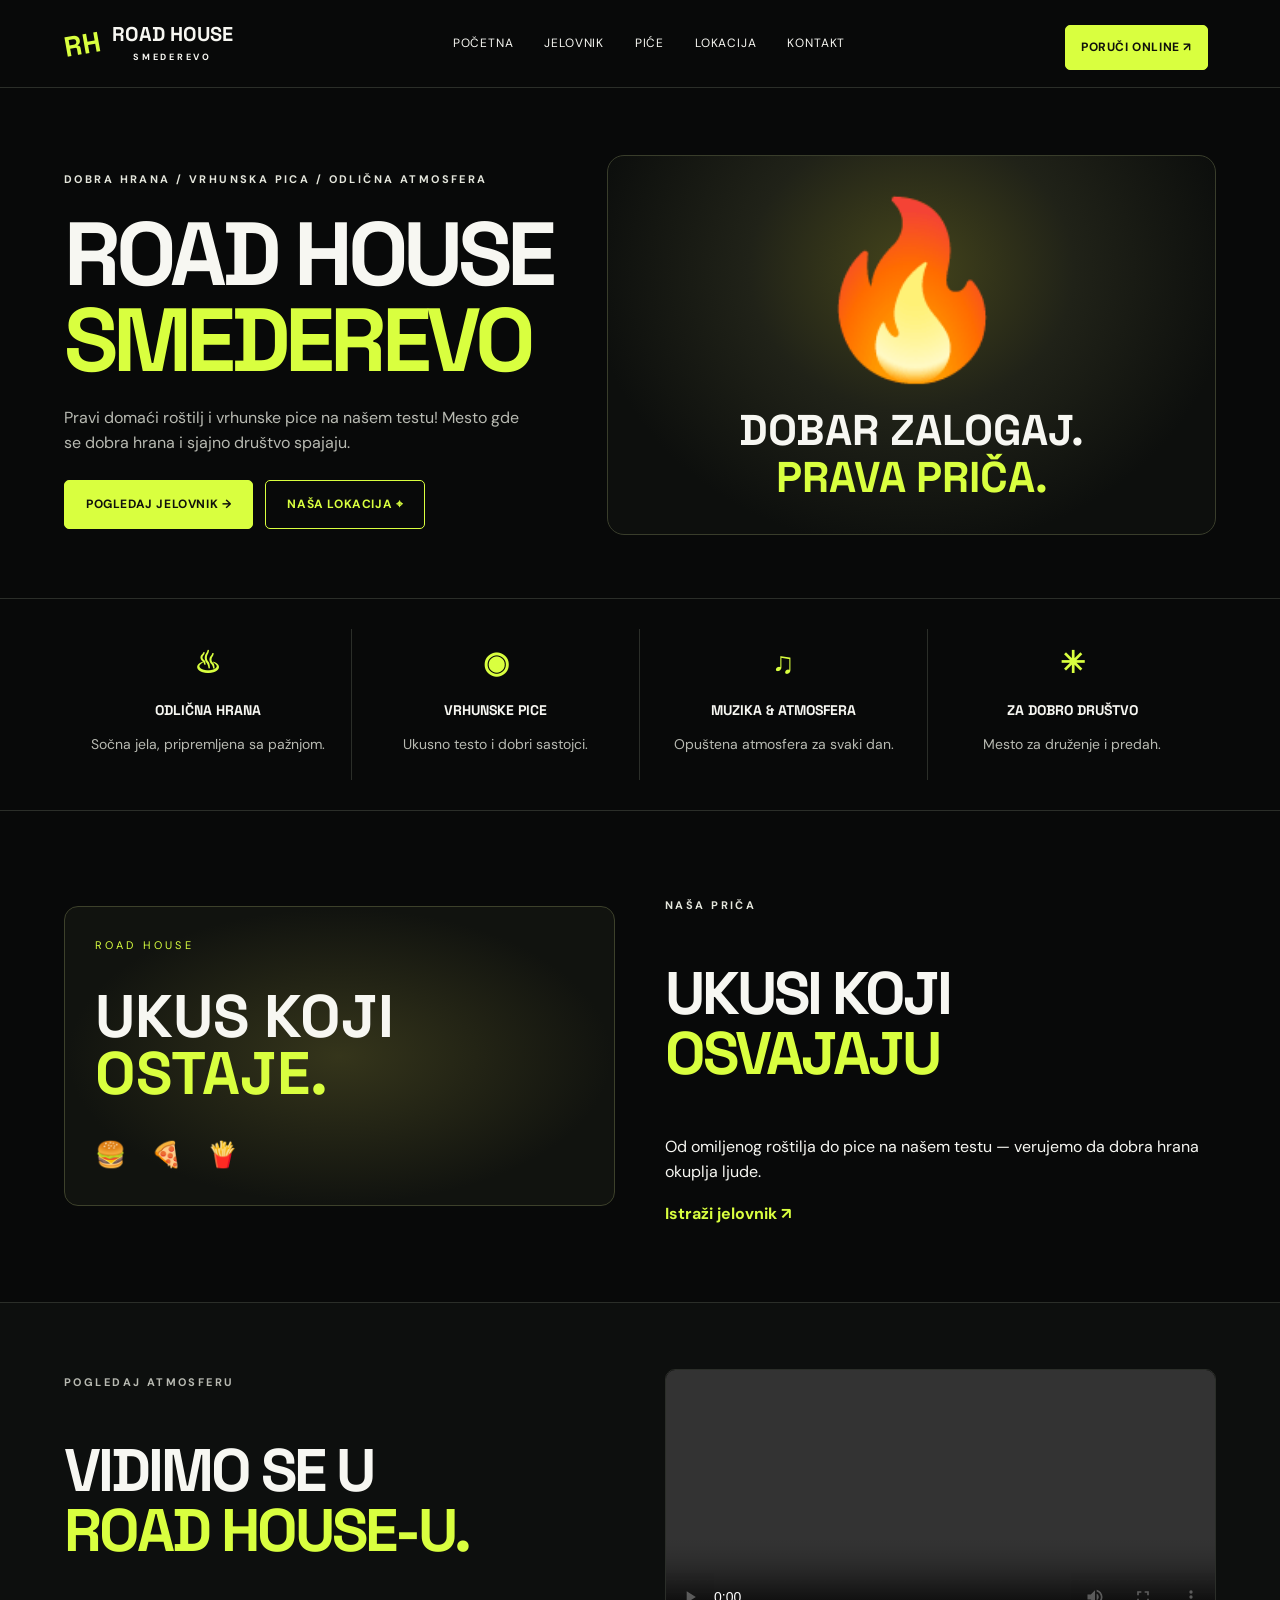
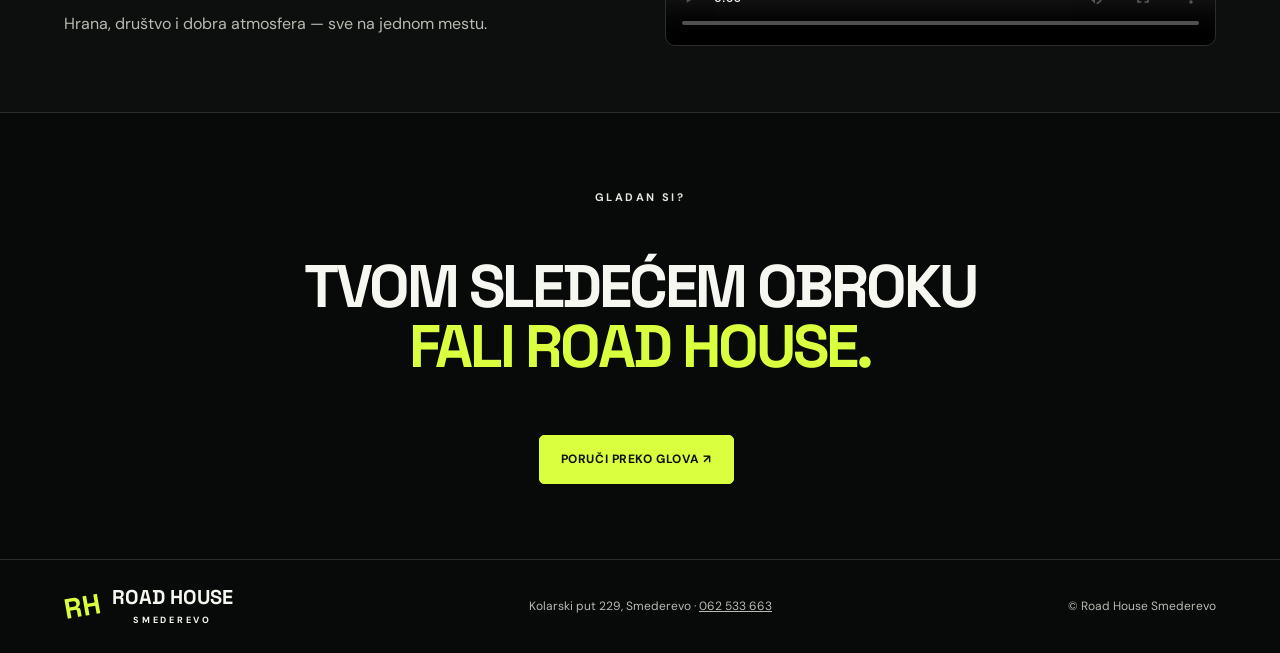
==== commit 687addec: "Remove technical video note and use existing Road House video" ====
--- a/index.html
+++ b/index.html
@@ -1 +1 @@
-<!doctype html><html lang="sr"><head><meta charset="utf-8"><meta name="viewport" content="width=device-width,initial-scale=1"><link rel="stylesheet" href="style.css"><title>Road House Smederevo</title><meta name="description" content="Domaći roštilj i vrhunske pice u Smederevu."></head><body><header><a class="brand" href="index.html"><b>RH</b><span>ROAD HOUSE<small>SMEDEREVO</small></span></a><button id="toggle" aria-label="Meni">☰</button><nav id="nav"><a href="index.html">Početna</a><a href="menu.html">Jelovnik</a><a href="menu.html#pice">Piće</a><a href="location.html">Lokacija</a><a href="contact.html">Kontakt</a></nav><a class="btn small" href="https://glovoapp.com/sr/rs/smederevo/stores/road-house-smd">Poruči online ↗</a></header><main><section class="hero wrap"><div><p class="eyebrow">DOBRA HRANA / VRHUNSKA PICA / ODLIČNA ATMOSFERA</p><h1>ROAD HOUSE<br><em>SMEDEREVO</em></h1><p class="lead">Pravi domaći roštilj i vrhunske pice na našem testu! Mesto gde se dobra hrana i sjajno društvo spajaju.</p><a class="btn" href="menu.html">Pogledaj jelovnik →</a> <a class="btn outline" href="location.html">Naša lokacija ⌖</a></div><div class="visual"><span>🔥</span><strong>DOBAR ZALOGAJ.<br><em>PRAVA PRIČA.</em></strong></div></section><section class="features"><article><b>♨</b><h3>ODLIČNA HRANA</h3><p>Sočna jela, pripremljena sa pažnjom.</p></article><article><b>◉</b><h3>VRHUNSKE PICE</h3><p>Ukusno testo i dobri sastojci.</p></article><article><b>♫</b><h3>MUZIKA & ATMOSFERA</h3><p>Opuštena atmosfera za svaki dan.</p></article><article><b>✳</b><h3>ZA DOBRO DRUŠTVO</h3><p>Mesto za druženje i predah.</p></article></section><section class="wrap split"><div class="food"><span>ROAD HOUSE</span><strong>UKUS KOJI<br><em>OSTAJE.</em></strong><span>🍔　🍕　🍟</span></div><div><p class="eyebrow">NAŠA PRIČA</p><h2>UKUSI KOJI<br><em>OSVAJAJU</em></h2><p>Od omiljenog roštilja do pice na našem testu — verujemo da dobra hrana okuplja ljude.</p><a class="link" href="menu.html">Istraži jelovnik ↗</a></div></section><section class="video-section"><div class="wrap split"><div><p class="eyebrow">POGLEDAJ ATMOSFERU</p><h2>VIDIMO SE U<br><em>ROAD HOUSE-U.</em></h2><p>Hrana, društvo i dobra atmosfera — sve na jednom mestu.</p></div><div><video controls playsinline preload="metadata"><source src="road-house-video.mp4" type="video/mp4">Tvoj pregledač ne podržava video.</video><p class="note">Video treba da se zove road-house-video.mp4 i bude pored index.html.</p></div></div></section><section class="wrap cta"><p class="eyebrow">GLADAN SI?</p><h2>TVOM SLEDEĆEM OBROKU<br><em>FALI ROAD HOUSE.</em></h2><a class="btn" href="https://glovoapp.com/sr/rs/smederevo/stores/road-house-smd">Poruči preko Glova ↗</a></section></main><footer><a class="brand" href="index.html"><b>RH</b><span>ROAD HOUSE<small>SMEDEREVO</small></span></a><p>Kolarski put 229, Smederevo · <a href="tel:+38162533663">062 533 663</a></p><p>© Road House Smederevo</p></footer><script src="script.js"></script></body></html>+<!doctype html><html lang="sr"><head><meta charset="utf-8"><meta name="viewport" content="width=device-width,initial-scale=1"><link rel="stylesheet" href="style.css"><title>Road House Smederevo</title><meta name="description" content="Domaći roštilj i vrhunske pice u Smederevu."></head><body><header><a class="brand" href="index.html"><b>RH</b><span>ROAD HOUSE<small>SMEDEREVO</small></span></a><button id="toggle" aria-label="Meni">☰</button><nav id="nav"><a href="index.html">Početna</a><a href="menu.html">Jelovnik</a><a href="menu.html#pice">Piće</a><a href="location.html">Lokacija</a><a href="contact.html">Kontakt</a></nav><a class="btn small" href="https://glovoapp.com/sr/rs/smederevo/stores/road-house-smd">Poruči online ↗</a></header><main><section class="hero wrap"><div><p class="eyebrow">DOBRA HRANA / VRHUNSKA PICA / ODLIČNA ATMOSFERA</p><h1>ROAD HOUSE<br><em>SMEDEREVO</em></h1><p class="lead">Pravi domaći roštilj i vrhunske pice na našem testu! Mesto gde se dobra hrana i sjajno društvo spajaju.</p><a class="btn" href="menu.html">Pogledaj jelovnik →</a> <a class="btn outline" href="location.html">Naša lokacija ⌖</a></div><div class="visual"><span>🔥</span><strong>DOBAR ZALOGAJ.<br><em>PRAVA PRIČA.</em></strong></div></section><section class="features"><article><b>♨</b><h3>ODLIČNA HRANA</h3><p>Sočna jela, pripremljena sa pažnjom.</p></article><article><b>◉</b><h3>VRHUNSKE PICE</h3><p>Ukusno testo i dobri sastojci.</p></article><article><b>♫</b><h3>MUZIKA & ATMOSFERA</h3><p>Opuštena atmosfera za svaki dan.</p></article><article><b>✳</b><h3>ZA DOBRO DRUŠTVO</h3><p>Mesto za druženje i predah.</p></article></section><section class="wrap split"><div class="food"><span>ROAD HOUSE</span><strong>UKUS KOJI<br><em>OSTAJE.</em></strong><span>🍔　🍕　🍟</span></div><div><p class="eyebrow">NAŠA PRIČA</p><h2>UKUSI KOJI<br><em>OSVAJAJU</em></h2><p>Od omiljenog roštilja do pice na našem testu — verujemo da dobra hrana okuplja ljude.</p><a class="link" href="menu.html">Istraži jelovnik ↗</a></div></section><section class="video-section"><div class="wrap split"><div><p class="eyebrow">POGLEDAJ ATMOSFERU</p><h2>VIDIMO SE U<br><em>ROAD HOUSE-U.</em></h2><p>Hrana, društvo i dobra atmosfera — sve na jednom mestu.</p></div><div><video controls playsinline preload="metadata"><source src="roadhouse.mp4" type="video/mp4">Tvoj pregledač ne podržava video.</video></div></div></section><section class="wrap cta"><p class="eyebrow">GLADAN SI?</p><h2>TVOM SLEDEĆEM OBROKU<br><em>FALI ROAD HOUSE.</em></h2><a class="btn" href="https://glovoapp.com/sr/rs/smederevo/stores/road-house-smd">Poruči preko Glova ↗</a></section></main><footer><a class="brand" href="index.html"><b>RH</b><span>ROAD HOUSE<small>SMEDEREVO</small></span></a><p>Kolarski put 229, Smederevo · <a href="tel:+38162533663">062 533 663</a></p><p>© Road House Smederevo</p></footer><script src="script.js"></script></body></html>
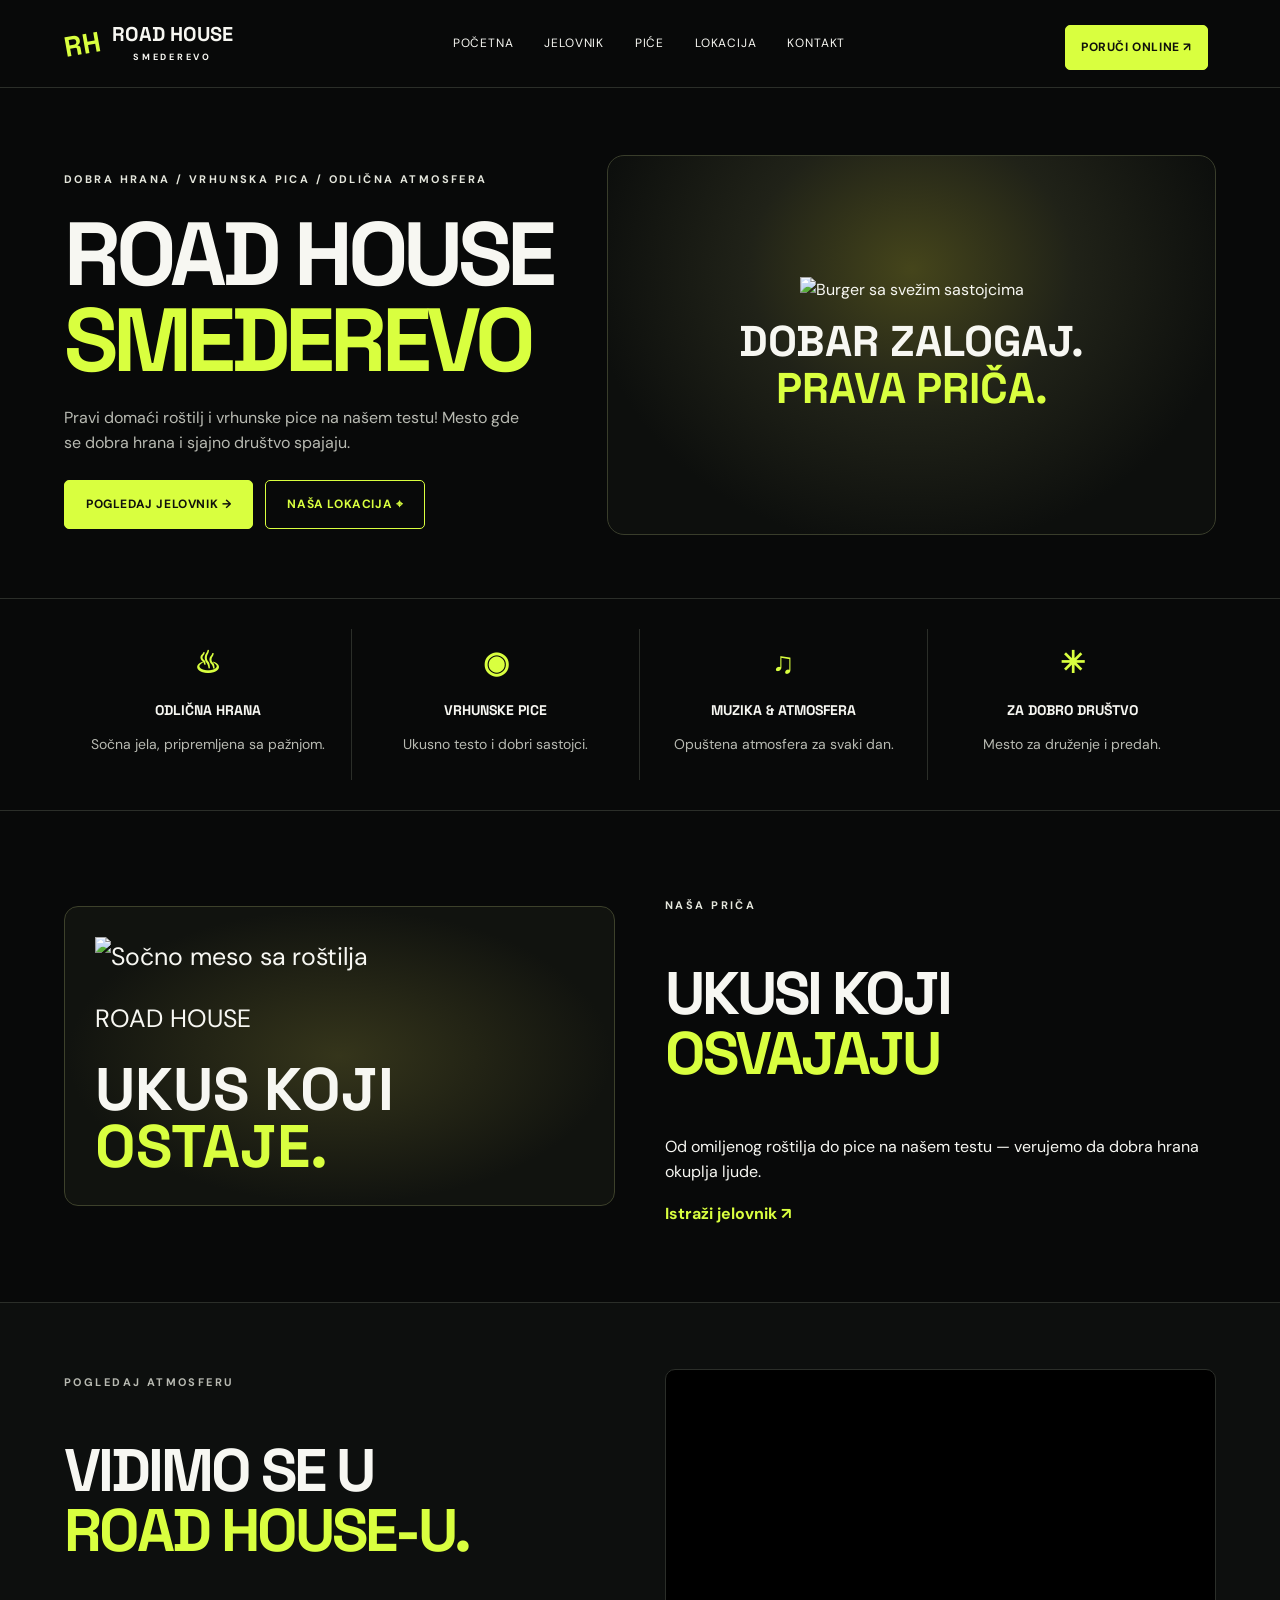
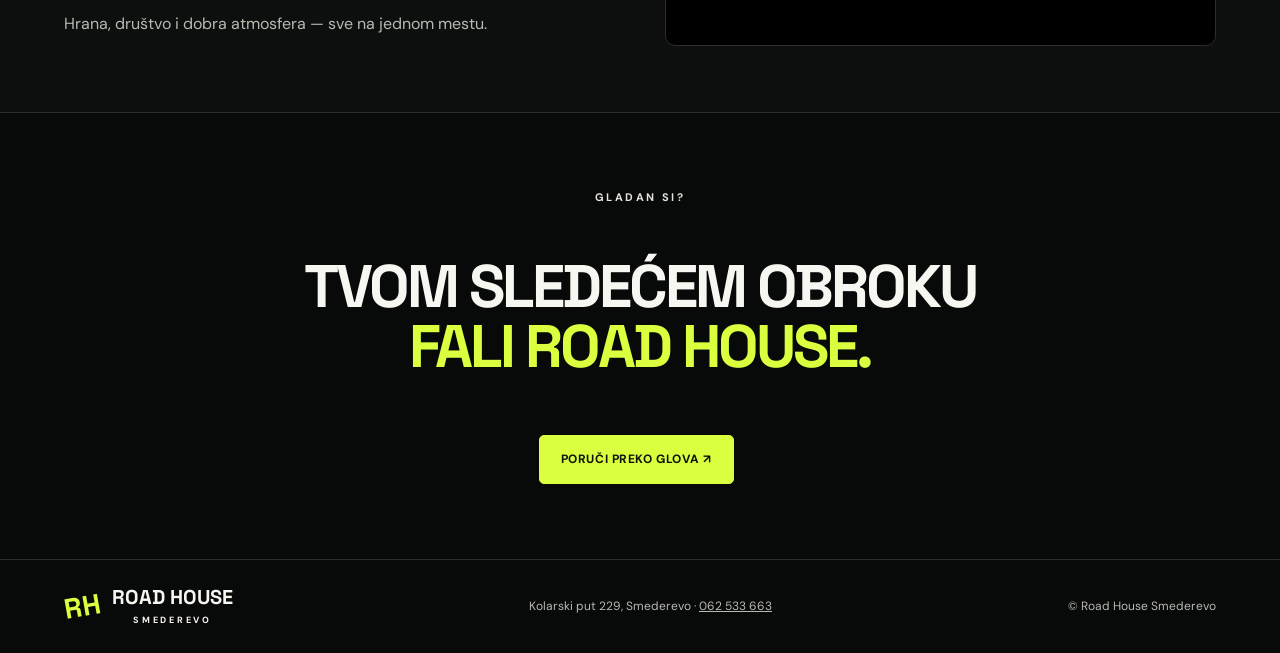
==== commit b83a1288: "Polish homepage video playback and food photography" ====
--- a/index.html
+++ b/index.html
@@ -1 +1 @@
-<!doctype html><html lang="sr"><head><meta charset="utf-8"><meta name="viewport" content="width=device-width,initial-scale=1"><link rel="stylesheet" href="style.css"><title>Road House Smederevo</title><meta name="description" content="Domaći roštilj i vrhunske pice u Smederevu."></head><body><header><a class="brand" href="index.html"><b>RH</b><span>ROAD HOUSE<small>SMEDEREVO</small></span></a><button id="toggle" aria-label="Meni">☰</button><nav id="nav"><a href="index.html">Početna</a><a href="menu.html">Jelovnik</a><a href="menu.html#pice">Piće</a><a href="location.html">Lokacija</a><a href="contact.html">Kontakt</a></nav><a class="btn small" href="https://glovoapp.com/sr/rs/smederevo/stores/road-house-smd">Poruči online ↗</a></header><main><section class="hero wrap"><div><p class="eyebrow">DOBRA HRANA / VRHUNSKA PICA / ODLIČNA ATMOSFERA</p><h1>ROAD HOUSE<br><em>SMEDEREVO</em></h1><p class="lead">Pravi domaći roštilj i vrhunske pice na našem testu! Mesto gde se dobra hrana i sjajno društvo spajaju.</p><a class="btn" href="menu.html">Pogledaj jelovnik →</a> <a class="btn outline" href="location.html">Naša lokacija ⌖</a></div><div class="visual"><span>🔥</span><strong>DOBAR ZALOGAJ.<br><em>PRAVA PRIČA.</em></strong></div></section><section class="features"><article><b>♨</b><h3>ODLIČNA HRANA</h3><p>Sočna jela, pripremljena sa pažnjom.</p></article><article><b>◉</b><h3>VRHUNSKE PICE</h3><p>Ukusno testo i dobri sastojci.</p></article><article><b>♫</b><h3>MUZIKA & ATMOSFERA</h3><p>Opuštena atmosfera za svaki dan.</p></article><article><b>✳</b><h3>ZA DOBRO DRUŠTVO</h3><p>Mesto za druženje i predah.</p></article></section><section class="wrap split"><div class="food"><span>ROAD HOUSE</span><strong>UKUS KOJI<br><em>OSTAJE.</em></strong><span>🍔　🍕　🍟</span></div><div><p class="eyebrow">NAŠA PRIČA</p><h2>UKUSI KOJI<br><em>OSVAJAJU</em></h2><p>Od omiljenog roštilja do pice na našem testu — verujemo da dobra hrana okuplja ljude.</p><a class="link" href="menu.html">Istraži jelovnik ↗</a></div></section><section class="video-section"><div class="wrap split"><div><p class="eyebrow">POGLEDAJ ATMOSFERU</p><h2>VIDIMO SE U<br><em>ROAD HOUSE-U.</em></h2><p>Hrana, društvo i dobra atmosfera — sve na jednom mestu.</p></div><div><video controls playsinline preload="metadata"><source src="roadhouse.mp4" type="video/mp4">Tvoj pregledač ne podržava video.</video></div></div></section><section class="wrap cta"><p class="eyebrow">GLADAN SI?</p><h2>TVOM SLEDEĆEM OBROKU<br><em>FALI ROAD HOUSE.</em></h2><a class="btn" href="https://glovoapp.com/sr/rs/smederevo/stores/road-house-smd">Poruči preko Glova ↗</a></section></main><footer><a class="brand" href="index.html"><b>RH</b><span>ROAD HOUSE<small>SMEDEREVO</small></span></a><p>Kolarski put 229, Smederevo · <a href="tel:+38162533663">062 533 663</a></p><p>© Road House Smederevo</p></footer><script src="script.js"></script></body></html>+<!doctype html><html lang="sr"><head><meta charset="utf-8"><meta name="viewport" content="width=device-width,initial-scale=1"><link rel="stylesheet" href="style.css"><title>Road House Smederevo</title><meta name="description" content="Domaći roštilj i vrhunske pice u Smederevu."></head><body><header><a class="brand" href="index.html"><b>RH</b><span>ROAD HOUSE<small>SMEDEREVO</small></span></a><button id="toggle" aria-label="Meni">☰</button><nav id="nav"><a href="index.html">Početna</a><a href="menu.html">Jelovnik</a><a href="menu.html#pice">Piće</a><a href="location.html">Lokacija</a><a href="contact.html">Kontakt</a></nav><a class="btn small" href="https://glovoapp.com/sr/rs/smederevo/stores/road-house-smd">Poruči online ↗</a></header><main><section class="hero wrap"><div><p class="eyebrow">DOBRA HRANA / VRHUNSKA PICA / ODLIČNA ATMOSFERA</p><h1>ROAD HOUSE<br><em>SMEDEREVO</em></h1><p class="lead">Pravi domaći roštilj i vrhunske pice na našem testu! Mesto gde se dobra hrana i sjajno društvo spajaju.</p><a class="btn" href="menu.html">Pogledaj jelovnik →</a> <a class="btn outline" href="location.html">Naša lokacija ⌖</a></div><div class="visual hero-photo"><img src="https://images.unsplash.com/photo-1568901346375-23c9450c58cd?auto=format&fit=crop&w=1200&q=85" alt="Burger sa svežim sastojcima"><strong>DOBAR ZALOGAJ.<br><em>PRAVA PRIČA.</em></strong></div></section><section class="features"><article><b>♨</b><h3>ODLIČNA HRANA</h3><p>Sočna jela, pripremljena sa pažnjom.</p></article><article><b>◉</b><h3>VRHUNSKE PICE</h3><p>Ukusno testo i dobri sastojci.</p></article><article><b>♫</b><h3>MUZIKA & ATMOSFERA</h3><p>Opuštena atmosfera za svaki dan.</p></article><article><b>✳</b><h3>ZA DOBRO DRUŠTVO</h3><p>Mesto za druženje i predah.</p></article></section><section class="wrap split"><div class="food food-photo"><img src="https://images.unsplash.com/photo-1558030006-450675393462?auto=format&fit=crop&w=1200&q=85" alt="Sočno meso sa roštilja"><span>ROAD HOUSE</span><strong>UKUS KOJI<br><em>OSTAJE.</em></strong></div><div><p class="eyebrow">NAŠA PRIČA</p><h2>UKUSI KOJI<br><em>OSVAJAJU</em></h2><p>Od omiljenog roštilja do pice na našem testu — verujemo da dobra hrana okuplja ljude.</p><a class="link" href="menu.html">Istraži jelovnik ↗</a></div></section><section class="video-section"><div class="wrap split"><div><p class="eyebrow">POGLEDAJ ATMOSFERU</p><h2>VIDIMO SE U<br><em>ROAD HOUSE-U.</em></h2><p>Hrana, društvo i dobra atmosfera — sve na jednom mestu.</p></div><div><video autoplay muted loop playsinline preload="auto" poster="https://images.unsplash.com/photo-1565299624946-b28f40a0ae38?auto=format&fit=crop&w=1200&q=85"><source src="roadhouse.mp4" type="video/mp4">Tvoj pregledač ne podržava video.</video></div></div></section><section class="wrap cta"><p class="eyebrow">GLADAN SI?</p><h2>TVOM SLEDEĆEM OBROKU<br><em>FALI ROAD HOUSE.</em></h2><a class="btn" href="https://glovoapp.com/sr/rs/smederevo/stores/road-house-smd">Poruči preko Glova ↗</a></section></main><footer><a class="brand" href="index.html"><b>RH</b><span>ROAD HOUSE<small>SMEDEREVO</small></span></a><p>Kolarski put 229, Smederevo · <a href="tel:+38162533663">062 533 663</a></p><p>© Road House Smederevo</p></footer><script src="script.js"></script></body></html>
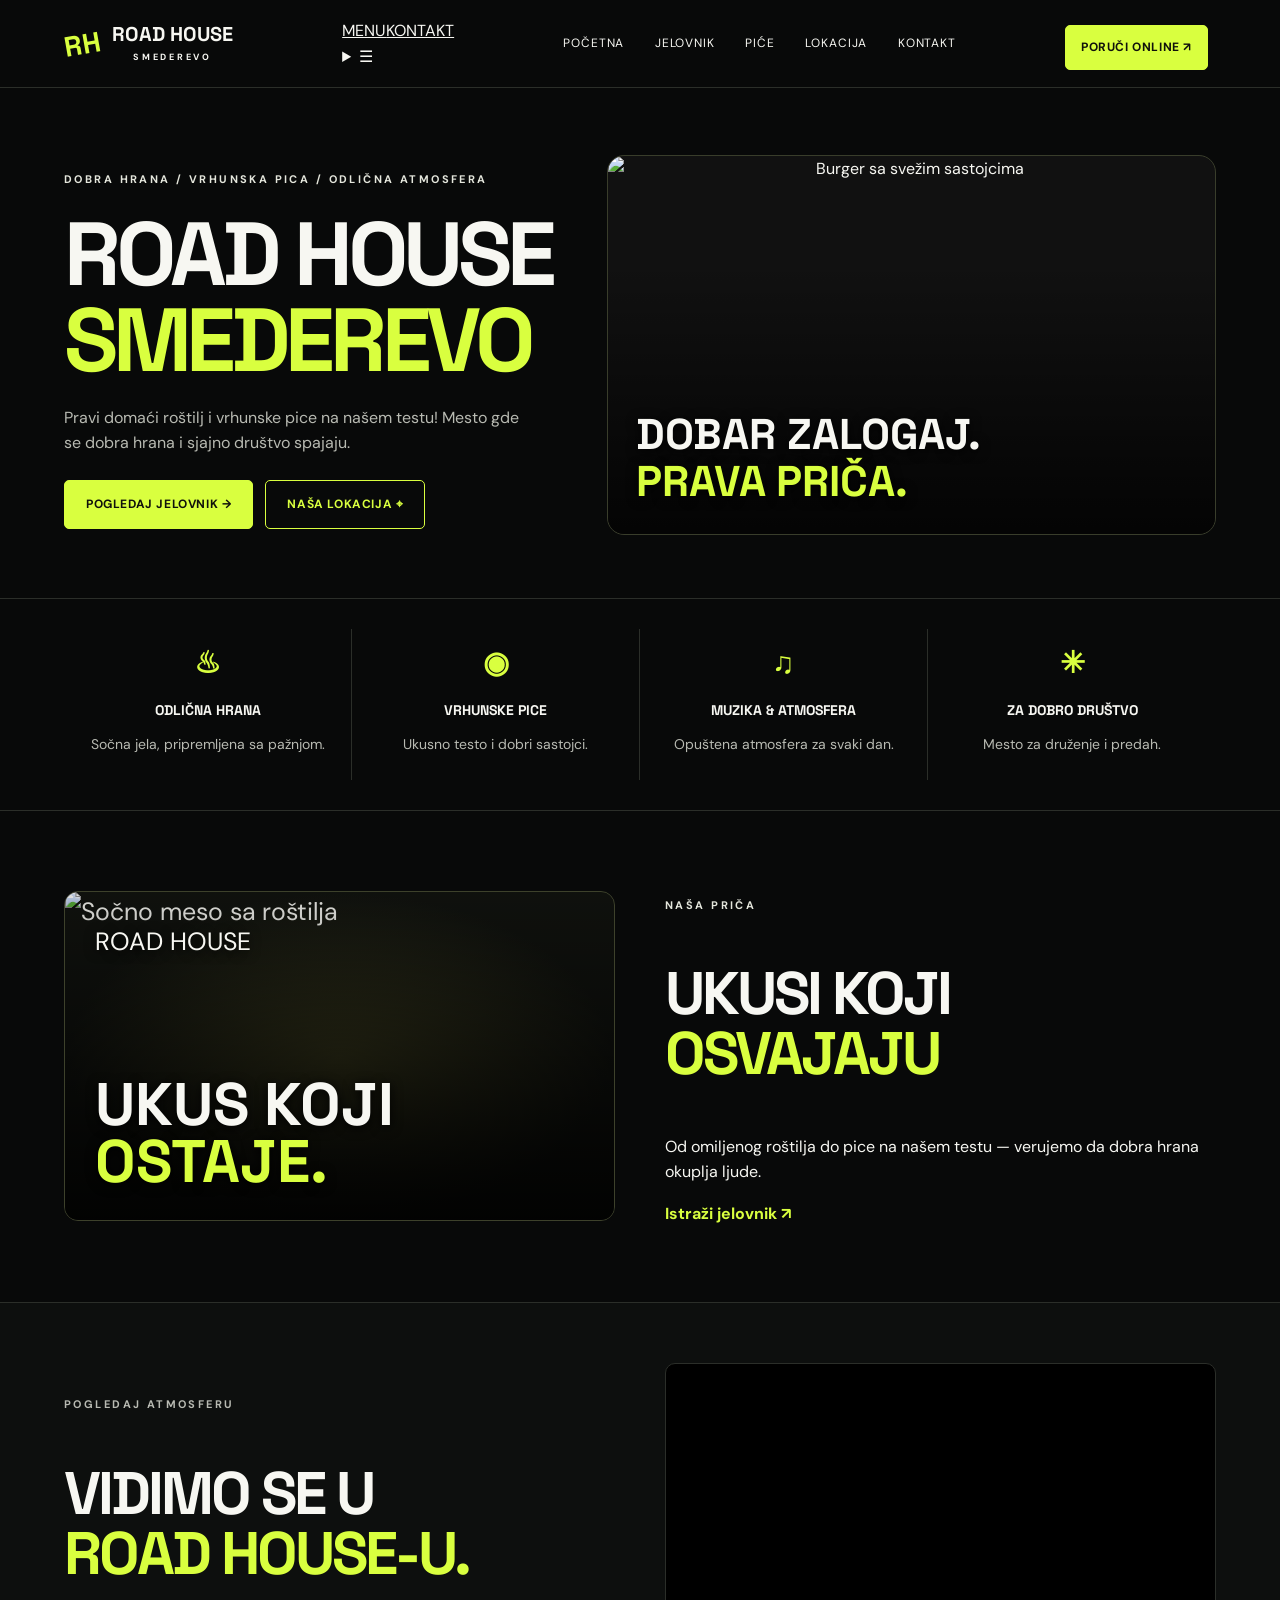
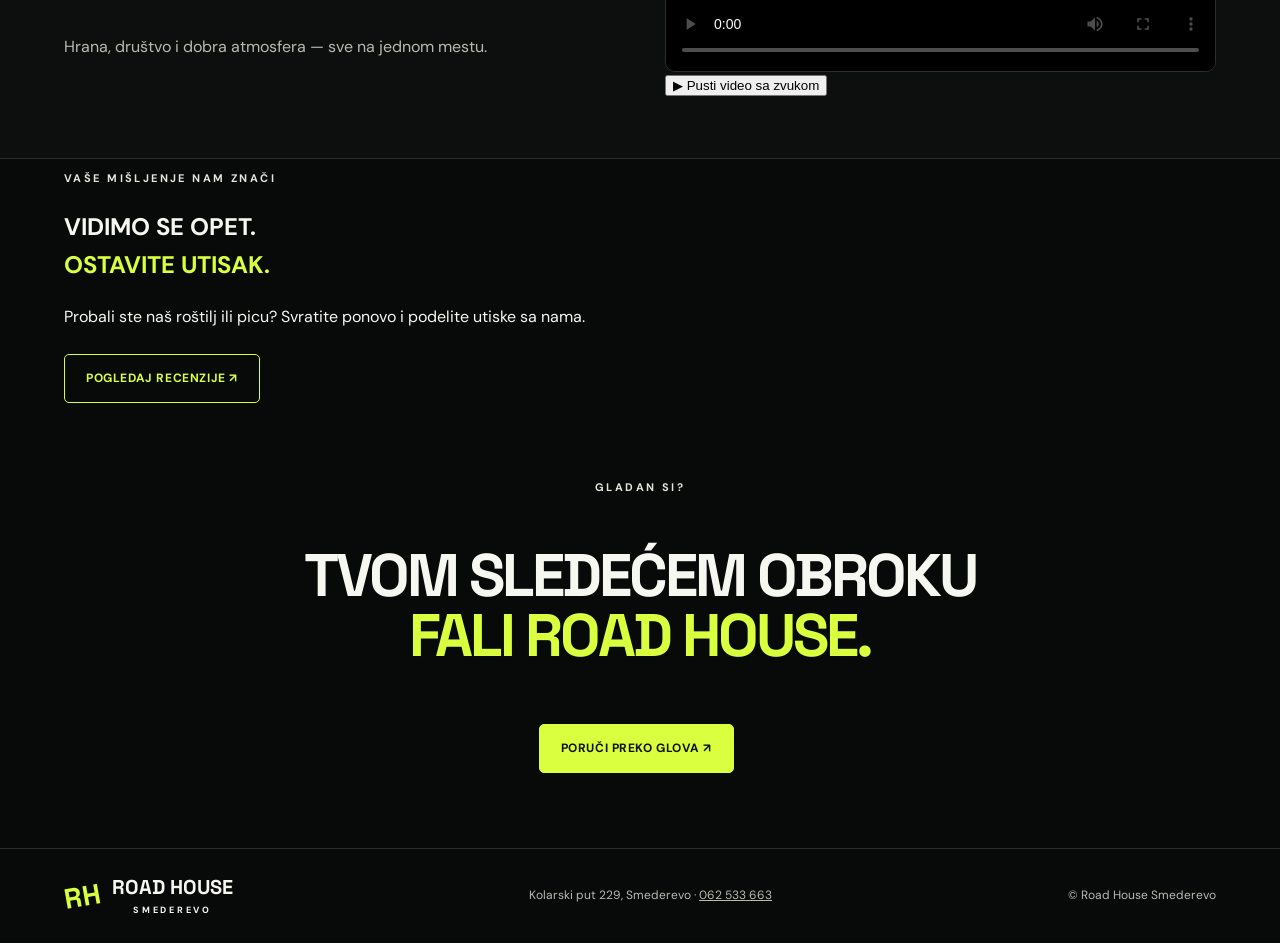
==== commit 183c4204: "Fix mobile navigation and add contact/menu shortcuts" ====
--- a/index.html
+++ b/index.html
@@ -1 +1 @@
-<!doctype html><html lang="sr"><head><meta charset="utf-8"><meta name="viewport" content="width=device-width,initial-scale=1"><link rel="stylesheet" href="style.css"><title>Road House Smederevo</title><meta name="description" content="Domaći roštilj i vrhunske pice u Smederevu."></head><body><header><a class="brand" href="index.html"><b>RH</b><span>ROAD HOUSE<small>SMEDEREVO</small></span></a><button id="toggle" aria-label="Meni">☰</button><nav id="nav"><a href="index.html">Početna</a><a href="menu.html">Jelovnik</a><a href="menu.html#pice">Piće</a><a href="location.html">Lokacija</a><a href="contact.html">Kontakt</a></nav><a class="btn small" href="https://glovoapp.com/sr/rs/smederevo/stores/road-house-smd">Poruči online ↗</a></header><main><section class="hero wrap"><div><p class="eyebrow">DOBRA HRANA / VRHUNSKA PICA / ODLIČNA ATMOSFERA</p><h1>ROAD HOUSE<br><em>SMEDEREVO</em></h1><p class="lead">Pravi domaći roštilj i vrhunske pice na našem testu! Mesto gde se dobra hrana i sjajno društvo spajaju.</p><a class="btn" href="menu.html">Pogledaj jelovnik →</a> <a class="btn outline" href="location.html">Naša lokacija ⌖</a></div><div class="visual hero-photo"><img src="https://images.unsplash.com/photo-1568901346375-23c9450c58cd?auto=format&fit=crop&w=1200&q=85" alt="Burger sa svežim sastojcima"><strong>DOBAR ZALOGAJ.<br><em>PRAVA PRIČA.</em></strong></div></section><section class="features"><article><b>♨</b><h3>ODLIČNA HRANA</h3><p>Sočna jela, pripremljena sa pažnjom.</p></article><article><b>◉</b><h3>VRHUNSKE PICE</h3><p>Ukusno testo i dobri sastojci.</p></article><article><b>♫</b><h3>MUZIKA & ATMOSFERA</h3><p>Opuštena atmosfera za svaki dan.</p></article><article><b>✳</b><h3>ZA DOBRO DRUŠTVO</h3><p>Mesto za druženje i predah.</p></article></section><section class="wrap split"><div class="food food-photo"><img src="https://images.unsplash.com/photo-1558030006-450675393462?auto=format&fit=crop&w=1200&q=85" alt="Sočno meso sa roštilja"><span>ROAD HOUSE</span><strong>UKUS KOJI<br><em>OSTAJE.</em></strong></div><div><p class="eyebrow">NAŠA PRIČA</p><h2>UKUSI KOJI<br><em>OSVAJAJU</em></h2><p>Od omiljenog roštilja do pice na našem testu — verujemo da dobra hrana okuplja ljude.</p><a class="link" href="menu.html">Istraži jelovnik ↗</a></div></section><section class="video-section"><div class="wrap split"><div><p class="eyebrow">POGLEDAJ ATMOSFERU</p><h2>VIDIMO SE U<br><em>ROAD HOUSE-U.</em></h2><p>Hrana, društvo i dobra atmosfera — sve na jednom mestu.</p></div><div><video autoplay muted loop playsinline preload="auto" poster="https://images.unsplash.com/photo-1565299624946-b28f40a0ae38?auto=format&fit=crop&w=1200&q=85"><source src="roadhouse.mp4" type="video/mp4">Tvoj pregledač ne podržava video.</video></div></div></section><section class="wrap cta"><p class="eyebrow">GLADAN SI?</p><h2>TVOM SLEDEĆEM OBROKU<br><em>FALI ROAD HOUSE.</em></h2><a class="btn" href="https://glovoapp.com/sr/rs/smederevo/stores/road-house-smd">Poruči preko Glova ↗</a></section></main><footer><a class="brand" href="index.html"><b>RH</b><span>ROAD HOUSE<small>SMEDEREVO</small></span></a><p>Kolarski put 229, Smederevo · <a href="tel:+38162533663">062 533 663</a></p><p>© Road House Smederevo</p></footer><script src="script.js"></script></body></html>+<!doctype html><html lang="sr"><head><meta charset="utf-8"><meta name="viewport" content="width=device-width,initial-scale=1"><link rel="stylesheet" href="style.css"><title>Road House Smederevo</title><meta name="description" content="Domaći roštilj i vrhunske pice u Smederevu."></head><body><header><a class="brand" href="index.html"><b>RH</b><span>ROAD HOUSE<small>SMEDEREVO</small></span></a><div class="mobile-actions"><a class="mobile-pill" href="menu.html">MENU</a><a class="mobile-pill" href="contact.html">KONTAKT</a><details class="mobile-menu"><summary aria-label="Otvori meni">☰</summary><div class="mobile-menu-panel"><a href="menu.html">MENU</a><a href="index.html#o-nama">O NAMA</a><a href="contact.html">KONTAKT</a><a href="index.html#recenzije">RECENZIJE</a></div></details></div><nav id="nav"><a href="index.html">Početna</a><a href="menu.html">Jelovnik</a><a href="menu.html#pice">Piće</a><a href="location.html">Lokacija</a><a href="contact.html">Kontakt</a></nav><a class="btn small" href="https://glovoapp.com/sr/rs/smederevo/stores/road-house-smd">Poruči online ↗</a></header><main><section class="hero wrap"><div><p class="eyebrow">DOBRA HRANA / VRHUNSKA PICA / ODLIČNA ATMOSFERA</p><h1>ROAD HOUSE<br><em>SMEDEREVO</em></h1><p class="lead">Pravi domaći roštilj i vrhunske pice na našem testu! Mesto gde se dobra hrana i sjajno društvo spajaju.</p><a class="btn" href="menu.html">Pogledaj jelovnik →</a> <a class="btn outline" href="location.html">Naša lokacija ⌖</a></div><div class="visual hero-photo"><img src="https://images.unsplash.com/photo-1568901346375-23c9450c58cd?auto=format&fit=crop&w=1200&q=85" alt="Burger sa svežim sastojcima"><strong>DOBAR ZALOGAJ.<br><em>PRAVA PRIČA.</em></strong></div></section><section class="features"><article><b>♨</b><h3>ODLIČNA HRANA</h3><p>Sočna jela, pripremljena sa pažnjom.</p></article><article><b>◉</b><h3>VRHUNSKE PICE</h3><p>Ukusno testo i dobri sastojci.</p></article><article><b>♫</b><h3>MUZIKA & ATMOSFERA</h3><p>Opuštena atmosfera za svaki dan.</p></article><article><b>✳</b><h3>ZA DOBRO DRUŠTVO</h3><p>Mesto za druženje i predah.</p></article></section><section class="wrap split" id="o-nama"><div class="food food-photo"><img src="https://images.unsplash.com/photo-1558030006-450675393462?auto=format&fit=crop&w=1200&q=85" alt="Sočno meso sa roštilja"><span>ROAD HOUSE</span><strong>UKUS KOJI<br><em>OSTAJE.</em></strong></div><div><p class="eyebrow">NAŠA PRIČA</p><h2>UKUSI KOJI<br><em>OSVAJAJU</em></h2><p>Od omiljenog roštilja do pice na našem testu — verujemo da dobra hrana okuplja ljude.</p><a class="link" href="menu.html">Istraži jelovnik ↗</a></div></section><section class="video-section"><div class="wrap split"><div><p class="eyebrow">POGLEDAJ ATMOSFERU</p><h2>VIDIMO SE U<br><em>ROAD HOUSE-U.</em></h2><p>Hrana, društvo i dobra atmosfera — sve na jednom mestu.</p></div><div><video controls autoplay loop playsinline preload="metadata" poster="https://images.unsplash.com/photo-1565299624946-b28f40a0ae38?auto=format&fit=crop&w=1200&q=85"><source src="roadhouse.mp4" type="video/mp4">Tvoj pregledač ne podržava video.</video><button class="sound-btn" id="sound-toggle" type="button">▶ Pusti video sa zvukom</button></div></div></section><section class="wrap reviews" id="recenzije"><p class="eyebrow">VAŠE MIŠLJENJE NAM ZNAČI</p><h2>VIDIMO SE OPET.<br><em>OSTAVITE UTISAK.</em></h2><p>Probali ste naš roštilj ili picu? Svratite ponovo i podelite utiske sa nama.</p><a class="btn outline" href="https://www.google.com/search?q=Road+House+Smederevo+recenzije" target="_blank" rel="noopener">Pogledaj recenzije ↗</a></section><section class="wrap cta"><p class="eyebrow">GLADAN SI?</p><h2>TVOM SLEDEĆEM OBROKU<br><em>FALI ROAD HOUSE.</em></h2><a class="btn" href="https://glovoapp.com/sr/rs/smederevo/stores/road-house-smd">Poruči preko Glova ↗</a></section></main><footer><a class="brand" href="index.html"><b>RH</b><span>ROAD HOUSE<small>SMEDEREVO</small></span></a><p>Kolarski put 229, Smederevo · <a href="tel:+38162533663">062 533 663</a></p><p>© Road House Smederevo</p></footer><script>const v=document.querySelector("video");const b=document.getElementById("sound-toggle");if(v&&b){b.addEventListener("click",async()=>{v.muted=false;v.volume=1;try{await v.play();b.textContent="♪ Zvuk je uključen";}catch(e){b.textContent="Dodirni video da pokreneš zvuk";}});}</script></body></html>
--- a/style.css
+++ b/style.css
@@ -1,2 +1,6 @@
 @import url('https://fonts.googleapis.com/css2?family=DM+Sans:wght@400;500;700&family=Space+Grotesk:wght@500;600;700&display=swap');
-:root{--bg:#080909;--panel:#121412;--text:#f7f7f2;--muted:#b8bab2;--lime:#d9ff3f;--line:#2b2e29}*{box-sizing:border-box}html{scroll-behavior:smooth}body{margin:0;background:var(--bg);color:var(--text);font-family:'DM Sans',Arial,sans-serif;line-height:1.6}a{color:inherit}.wrap{width:min(1200px,90%);margin:auto}header{padding:17px 5%;display:flex;align-items:center;justify-content:space-between;gap:22px;border-bottom:1px solid var(--line);position:relative;z-index:3}.brand{display:flex;align-items:center;gap:12px;text-decoration:none;font:700 20px 'Space Grotesk',sans-serif;line-height:1}.brand b{font-size:28px;color:var(--lime);transform:rotate(-10deg)}.brand small{display:block;text-align:center;font:700 9px 'DM Sans',sans-serif;letter-spacing:.3em;margin-top:7px}nav{display:flex;gap:clamp(12px,2.4vw,34px)}nav a{text-decoration:none;text-transform:uppercase;font-size:12px;letter-spacing:.07em}nav a:hover{color:var(--lime)}#toggle{display:none}.btn{display:inline-block;background:var(--lime);color:#10110b;padding:14px 21px;border:1px solid var(--lime);border-radius:5px;text-decoration:none;font-size:12px;font-weight:700;text-transform:uppercase;letter-spacing:.05em;margin:8px 8px 0 0}.btn.small{padding:12px 15px;white-space:nowrap}.btn.outline{background:transparent;color:var(--lime)}.hero{display:grid;grid-template-columns:.9fr 1.1fr;gap:45px;align-items:center;padding-top:48px;padding-bottom:45px;min-height:510px}.eyebrow{font-size:11px;letter-spacing:.22em;font-weight:700;color:#e4e6dc}.hero h1,.page h1{font:700 clamp(50px,7vw,90px)/.96 'Space Grotesk',sans-serif;letter-spacing:-.06em;margin:22px 0}.hero h1 em,.page h1 em,h2 em{color:var(--lime);font-style:normal}.lead{max-width:470px;color:var(--muted);font-size:16px}.visual{min-height:380px;border:1px solid #393d2b;border-radius:17px;background:radial-gradient(ellipse at 50% 30%,#45451b,#202218 38%,#0d0f0d 75%);display:flex;flex-direction:column;align-items:center;justify-content:center;text-align:center;gap:15px}.visual span{font-size:clamp(100px,15vw,170px);line-height:1.2}.visual strong{font:700 clamp(28px,3.5vw,43px)/1.1 'Space Grotesk',sans-serif}.visual em{color:var(--lime);font-style:normal}.features{display:grid;grid-template-columns:repeat(4,1fr);border-block:1px solid var(--line);padding:30px 5%}.features article{text-align:center;padding:10px 18px;border-right:1px solid var(--line)}.features article:last-child{border:0}.features b{font-size:30px;color:var(--lime)}h3{font:700 14px 'Space Grotesk',sans-serif}.features p,.cards p,.page>p:not(.eyebrow){font-size:14px;color:var(--muted)}.split{display:grid;grid-template-columns:1fr 1fr;align-items:center;gap:50px;padding-top:75px;padding-bottom:75px}.split h2,.cta h2{font:700 clamp(38px,5vw,60px)/1 'Space Grotesk',sans-serif;letter-spacing:-.05em}.food{min-height:300px;padding:30px;border:1px solid #3d412b;border-radius:14px;background:radial-gradient(ellipse,#35351b,#11130f 70%);display:flex;flex-direction:column;justify-content:space-between;font-size:25px}.food span:first-child{font-size:11px;letter-spacing:.3em;color:var(--lime)}.food strong{font:700 clamp(38px,5vw,60px)/.95 'Space Grotesk',sans-serif}.food strong em{font-style:normal;color:var(--lime)}.link{color:var(--lime);text-decoration:none;font-weight:700}.video-section{border-block:1px solid var(--line);background:#0d0f0e}.video-section .split{padding-top:60px;padding-bottom:60px}.video-section p{color:var(--muted)}video{display:block;width:100%;max-height:480px;background:#000;border-radius:10px;border:1px solid var(--line)}.note{font-size:12px}.cta{text-align:center;padding-top:65px;padding-bottom:75px}.page{padding-top:70px;padding-bottom:35px}.page h1{font-size:clamp(50px,8vw,85px)}.cards{display:grid;grid-template-columns:repeat(3,1fr);gap:16px;padding-bottom:70px}.cards article,.cards>a{padding:25px;border:1px solid var(--line);background:var(--panel);border-radius:12px;text-decoration:none;font-size:32px;color:var(--lime)}.cards h2{font:700 22px 'Space Grotesk',sans-serif;color:var(--text);margin-bottom:5px}.cards p{font-size:14px;color:var(--muted)}.location{padding-bottom:75px}.map{min-height:250px;display:grid;place-content:center;text-align:center;background:radial-gradient(ellipse,#292e1a,#11130f 70%);border:1px solid var(--line);border-radius:12px;color:var(--lime);font-size:45px}.map h2{font-size:20px;letter-spacing:.2em}.map p{font-size:14px;color:var(--muted)}footer{border-top:1px solid var(--line);padding:25px 5%;display:flex;justify-content:space-between;align-items:center;gap:18px;flex-wrap:wrap}footer p{font-size:12px;color:var(--muted)}@media(max-width:850px){header{flex-wrap:wrap;gap:12px}nav{gap:12px}.hero{gap:24px}.features article{padding-inline:8px}}@media(max-width:680px){header{padding:14px 5%}.brand{font-size:17px}#toggle{display:block;margin-left:auto;background:transparent;color:var(--lime);border:1px solid var(--line);font-size:22px;padding:3px 10px}header>.btn{font-size:10px;padding:10px}nav{display:none;order:5;width:100%;flex-direction:column;gap:0}nav.open{display:flex}nav a{padding:12px 0;border-top:1px solid var(--line)}.hero,.split{grid-template-columns:1fr;gap:28px}.hero{padding-top:40px}.visual{min-height:290px}.features{grid-template-columns:repeat(2,1fr);padding:15px 5%}.features article{border-bottom:1px solid var(--line);padding:18px 8px}.features article:nth-child(2){border-right:0}.features article:nth-child(3),.features article:nth-child(4){border-bottom:0}.split{padding-top:50px;padding-bottom:50px}.cards{grid-template-columns:1fr 1fr;gap:10px}.cards article,.cards>a{padding:18px}.page{padding-top:45px}footer{flex-direction:column;align-items:flex-start;gap:8px}}@media(max-width:390px){header>.btn{width:100%;text-align:center}.cards{grid-template-columns:1fr}.hero h1{font-size:48px}}+:root{--bg:#080909;--panel:#121412;--text:#f7f7f2;--muted:#b8bab2;--lime:#d9ff3f;--line:#2b2e29}*{box-sizing:border-box}html{scroll-behavior:smooth}body{margin:0;background:var(--bg);color:var(--text);font-family:'DM Sans',Arial,sans-serif;line-height:1.6}a{color:inherit}.wrap{width:min(1200px,90%);margin:auto}header{padding:17px 5%;display:flex;align-items:center;justify-content:space-between;gap:22px;border-bottom:1px solid var(--line);position:relative;z-index:3}.brand{display:flex;align-items:center;gap:12px;text-decoration:none;font:700 20px 'Space Grotesk',sans-serif;line-height:1}.brand b{font-size:28px;color:var(--lime);transform:rotate(-10deg)}.brand small{display:block;text-align:center;font:700 9px 'DM Sans',sans-serif;letter-spacing:.3em;margin-top:7px}nav{display:flex;gap:clamp(12px,2.4vw,34px)}nav a{text-decoration:none;text-transform:uppercase;font-size:12px;letter-spacing:.07em}nav a:hover{color:var(--lime)}#toggle{display:none}.btn{display:inline-block;background:var(--lime);color:#10110b;padding:14px 21px;border:1px solid var(--lime);border-radius:5px;text-decoration:none;font-size:12px;font-weight:700;text-transform:uppercase;letter-spacing:.05em;margin:8px 8px 0 0}.btn.small{padding:12px 15px;white-space:nowrap}.btn.outline{background:transparent;color:var(--lime)}.hero{display:grid;grid-template-columns:.9fr 1.1fr;gap:45px;align-items:center;padding-top:48px;padding-bottom:45px;min-height:510px}.eyebrow{font-size:11px;letter-spacing:.22em;font-weight:700;color:#e4e6dc}.hero h1,.page h1{font:700 clamp(50px,7vw,90px)/.96 'Space Grotesk',sans-serif;letter-spacing:-.06em;margin:22px 0}.hero h1 em,.page h1 em,h2 em{color:var(--lime);font-style:normal}.lead{max-width:470px;color:var(--muted);font-size:16px}.visual{min-height:380px;border:1px solid #393d2b;border-radius:17px;background:radial-gradient(ellipse at 50% 30%,#45451b,#202218 38%,#0d0f0d 75%);display:flex;flex-direction:column;align-items:center;justify-content:center;text-align:center;gap:15px}.visual span{font-size:clamp(100px,15vw,170px);line-height:1.2}.visual strong{font:700 clamp(28px,3.5vw,43px)/1.1 'Space Grotesk',sans-serif}.visual em{color:var(--lime);font-style:normal}.features{display:grid;grid-template-columns:repeat(4,1fr);border-block:1px solid var(--line);padding:30px 5%}.features article{text-align:center;padding:10px 18px;border-right:1px solid var(--line)}.features article:last-child{border:0}.features b{font-size:30px;color:var(--lime)}h3{font:700 14px 'Space Grotesk',sans-serif}.features p,.cards p,.page>p:not(.eyebrow){font-size:14px;color:var(--muted)}.split{display:grid;grid-template-columns:1fr 1fr;align-items:center;gap:50px;padding-top:75px;padding-bottom:75px}.split h2,.cta h2{font:700 clamp(38px,5vw,60px)/1 'Space Grotesk',sans-serif;letter-spacing:-.05em}.food{min-height:300px;padding:30px;border:1px solid #3d412b;border-radius:14px;background:radial-gradient(ellipse,#35351b,#11130f 70%);display:flex;flex-direction:column;justify-content:space-between;font-size:25px}.food span:first-child{font-size:11px;letter-spacing:.3em;color:var(--lime)}.food strong{font:700 clamp(38px,5vw,60px)/.95 'Space Grotesk',sans-serif}.food strong em{font-style:normal;color:var(--lime)}.link{color:var(--lime);text-decoration:none;font-weight:700}.video-section{border-block:1px solid var(--line);background:#0d0f0e}.video-section .split{padding-top:60px;padding-bottom:60px}.video-section p{color:var(--muted)}video{display:block;width:100%;max-height:480px;background:#000;border-radius:10px;border:1px solid var(--line)}.note{font-size:12px}.cta{text-align:center;padding-top:65px;padding-bottom:75px}.page{padding-top:70px;padding-bottom:35px}.page h1{font-size:clamp(50px,8vw,85px)}.cards{display:grid;grid-template-columns:repeat(3,1fr);gap:16px;padding-bottom:70px}.cards article,.cards>a{padding:25px;border:1px solid var(--line);background:var(--panel);border-radius:12px;text-decoration:none;font-size:32px;color:var(--lime)}.cards h2{font:700 22px 'Space Grotesk',sans-serif;color:var(--text);margin-bottom:5px}.cards p{font-size:14px;color:var(--muted)}.location{padding-bottom:75px}.map{min-height:250px;display:grid;place-content:center;text-align:center;background:radial-gradient(ellipse,#292e1a,#11130f 70%);border:1px solid var(--line);border-radius:12px;color:var(--lime);font-size:45px}.map h2{font-size:20px;letter-spacing:.2em}.map p{font-size:14px;color:var(--muted)}footer{border-top:1px solid var(--line);padding:25px 5%;display:flex;justify-content:space-between;align-items:center;gap:18px;flex-wrap:wrap}footer p{font-size:12px;color:var(--muted)}@media(max-width:850px){header{flex-wrap:wrap;gap:12px}nav{gap:12px}.hero{gap:24px}.features article{padding-inline:8px}}@media(max-width:680px){header{padding:14px 5%}.brand{font-size:17px}#toggle{display:block;margin-left:auto;background:transparent;color:var(--lime);border:1px solid var(--line);font-size:22px;padding:3px 10px}header>.btn{font-size:10px;padding:10px}nav{display:none;order:5;width:100%;flex-direction:column;gap:0}nav.open{display:flex}nav a{padding:12px 0;border-top:1px solid var(--line)}.hero,.split{grid-template-columns:1fr;gap:28px}.hero{padding-top:40px}.visual{min-height:290px}.features{grid-template-columns:repeat(2,1fr);padding:15px 5%}.features article{border-bottom:1px solid var(--line);padding:18px 8px}.features article:nth-child(2){border-right:0}.features article:nth-child(3),.features article:nth-child(4){border-bottom:0}.split{padding-top:50px;padding-bottom:50px}.cards{grid-template-columns:1fr 1fr;gap:10px}.cards article,.cards>a{padding:18px}.page{padding-top:45px}footer{flex-direction:column;align-items:flex-start;gap:8px}}@media(max-width:390px){header>.btn{width:100%;text-align:center}.cards{grid-template-columns:1fr}.hero h1{font-size:48px}}
+/* Final polish: food photography and background video */
+.hero-photo{position:relative;overflow:hidden;background:#111;isolation:isolate}.hero-photo:before{content:'';position:absolute;inset:0;background:linear-gradient(0deg,rgba(0,0,0,.78),transparent 72%);z-index:0}.hero-photo img{position:absolute;inset:0;width:100%;height:100%;object-fit:cover;z-index:-1}.hero-photo strong{position:absolute;bottom:28px;left:28px;text-align:left;text-shadow:0 2px 12px #000}.food-photo{position:relative;overflow:hidden;isolation:isolate;min-height:330px}.food-photo:before{content:'';position:absolute;inset:0;background:linear-gradient(0deg,rgba(0,0,0,.88),rgba(0,0,0,.12));z-index:0}.food-photo img{position:absolute;inset:0;width:100%;height:100%;object-fit:cover;z-index:-1}.food-photo span,.food-photo strong{position:relative;text-shadow:0 2px 12px #000}.video-section video{width:100%;height:auto;max-height:540px;object-fit:cover;aspect-ratio:16/9}.video-section .split>div:first-child{align-self:center}
+
+.menu-gallery{display:grid;grid-template-columns:repeat(3,minmax(0,1fr));gap:20px;padding-bottom:80px}.menu-card{display:block;overflow:hidden;border:1px solid var(--line);border-radius:14px;background:var(--panel);text-decoration:none;padding-bottom:22px;transition:transform .2s,border-color .2s}.menu-card:hover{transform:translateY(-4px);border-color:var(--lime)}.menu-card img{display:block;width:100%;height:210px;object-fit:cover}.menu-card span{display:block;color:var(--lime);font-size:10px;font-weight:700;letter-spacing:.2em;margin:22px 22px 8px}.menu-card h2{margin:0 22px 8px;font:700 23px 'Space Grotesk',sans-serif}.menu-card p{margin:0 22px 18px;color:var(--muted);font-size:14px}.menu-card b{display:block;margin:0 22px;color:var(--lime);font-size:12px;text-transform:uppercase;letter-spacing:.04em}.menu-card.menu-cta{padding:25px;display:flex;flex-direction:column;justify-content:center;min-height:300px;background:radial-gradient(ellipse at 90% 10%,#343b17,#121412 65%)}.menu-card.menu-cta span,.menu-card.menu-cta h2,.menu-card.menu-cta p,.menu-card.menu-cta b{margin-left:0;margin-right:0}.menu-card.menu-cta h2{font-size:34px}@media(max-width:800px){.menu-gallery{grid-template-columns:repeat(2,minmax(0,1fr));gap:12px}.menu-card img{height:170px}}@media(max-width:500px){.menu-gallery{grid-template-columns:1fr}.menu-card img{height:220px}}
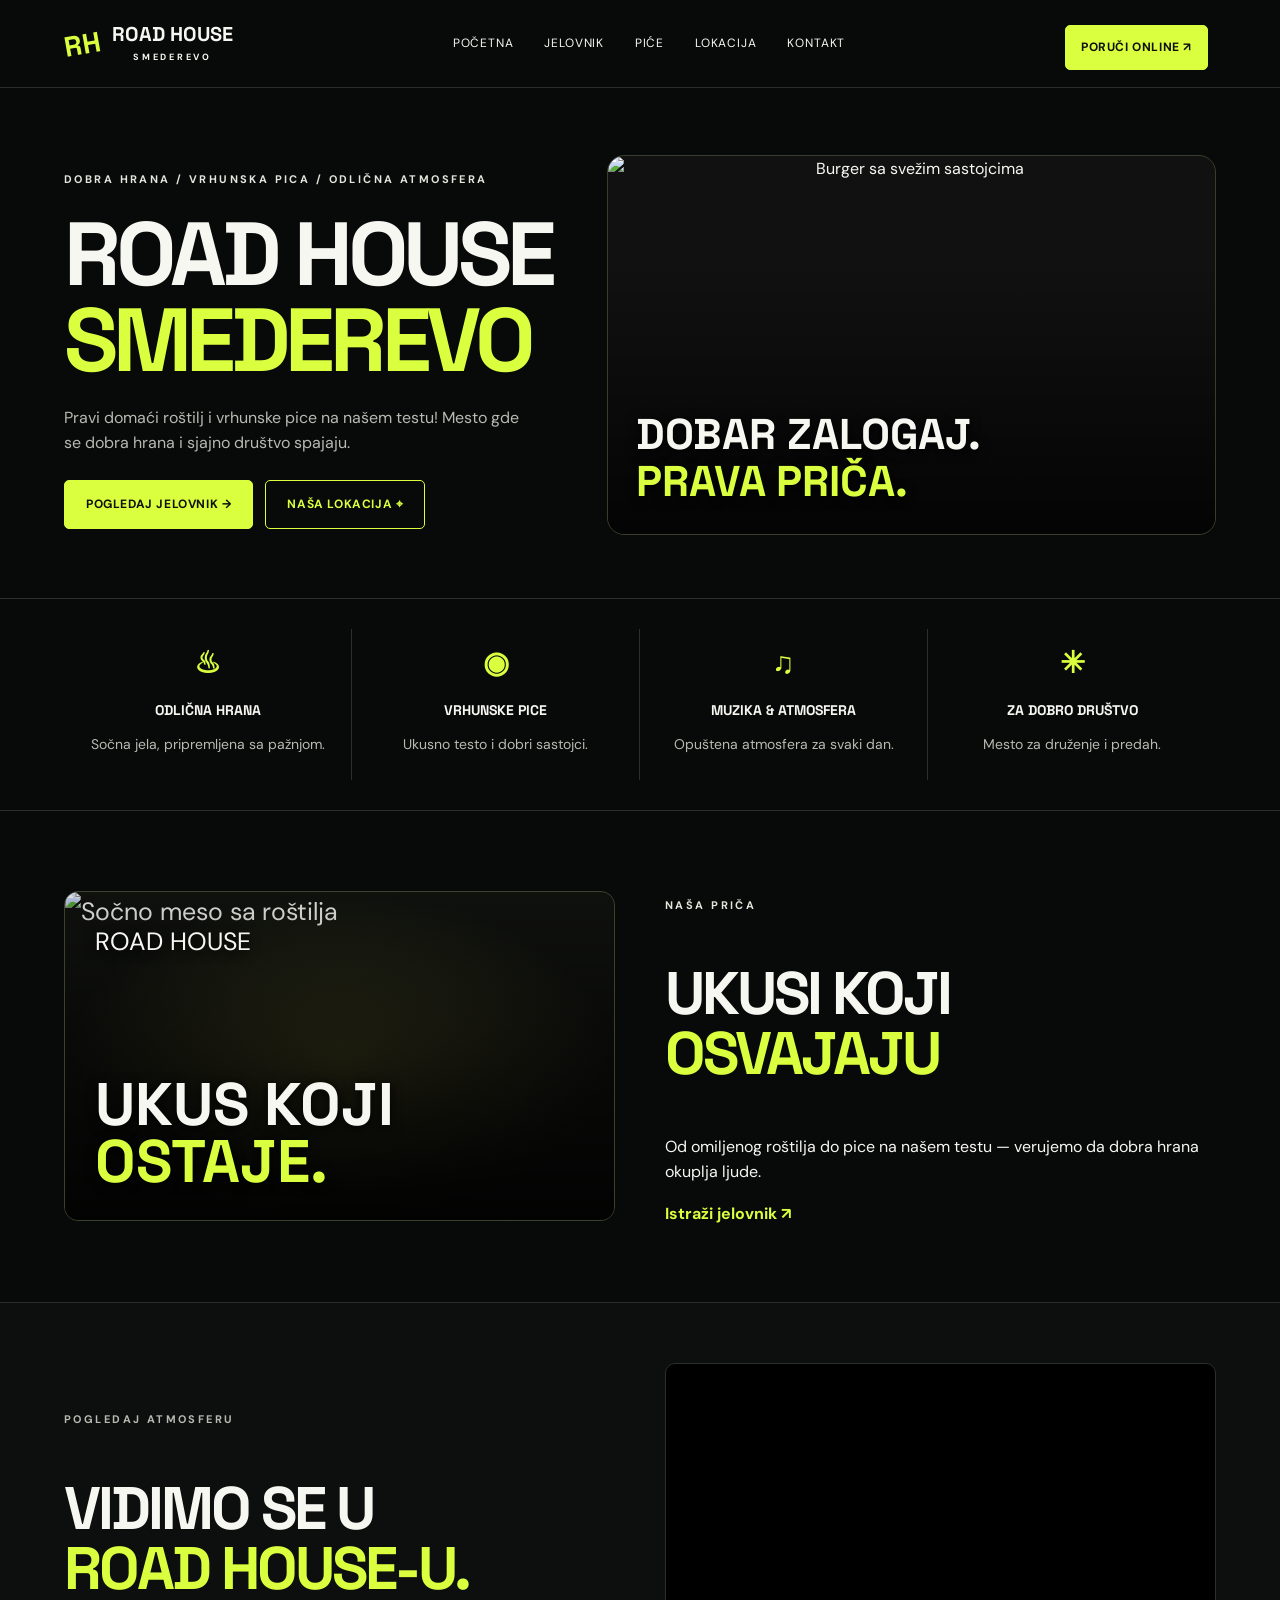
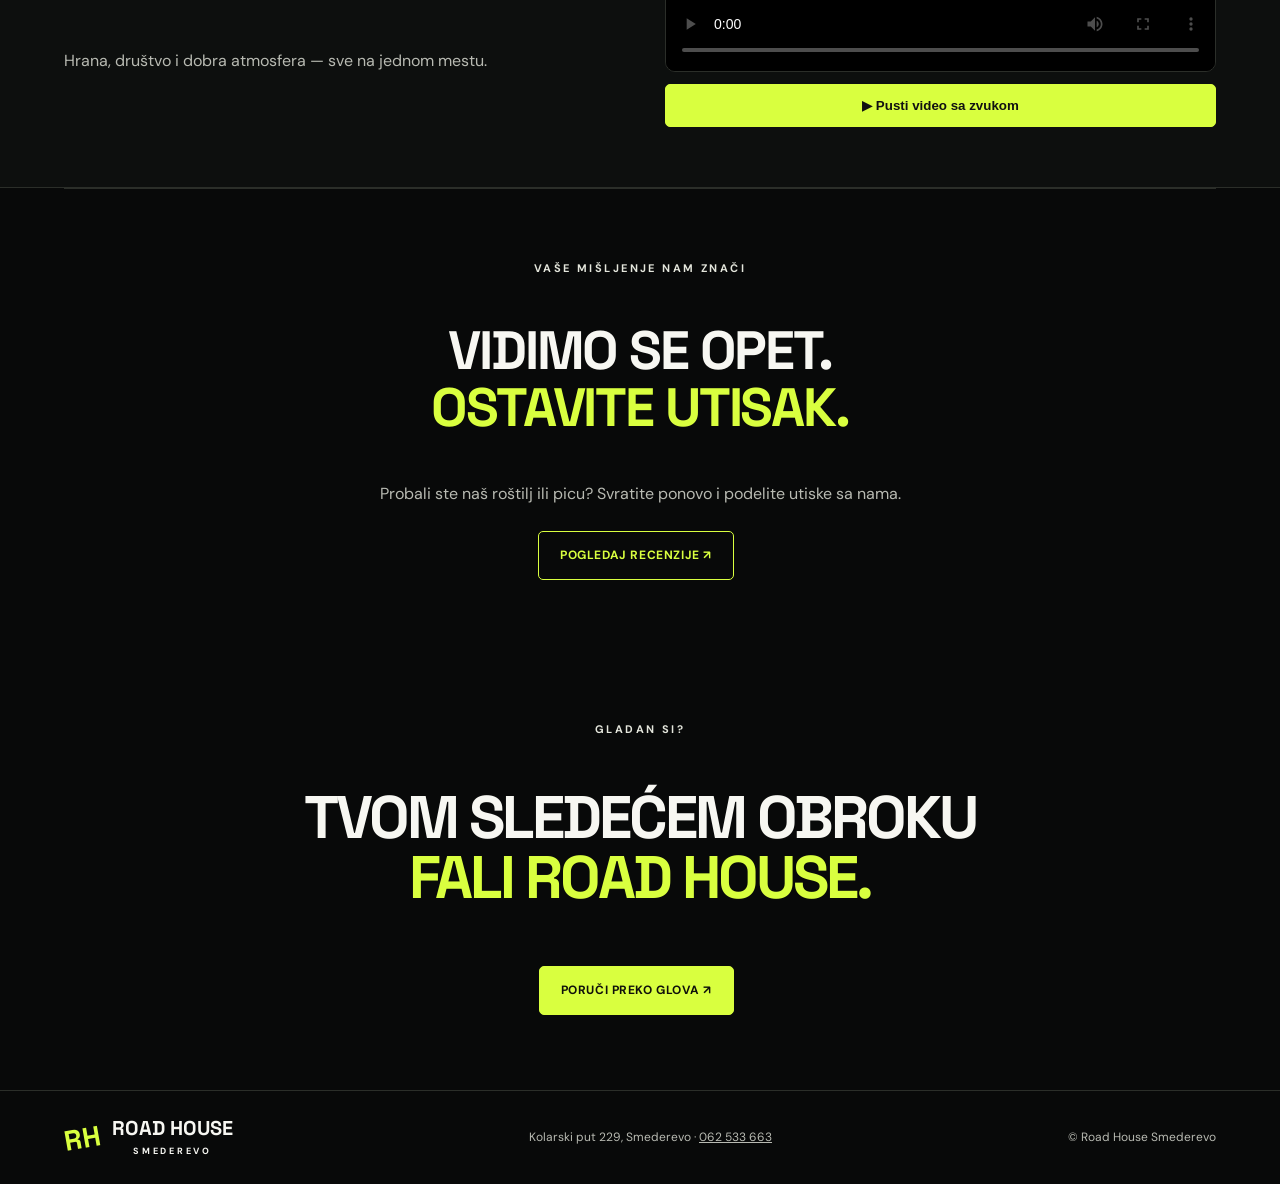
==== commit 50d66cc1: "Improve page metadata for Google indexing" ====
--- a/index.html
+++ b/index.html
@@ -1 +1 @@
-<!doctype html><html lang="sr"><head><meta charset="utf-8"><meta name="viewport" content="width=device-width,initial-scale=1"><link rel="stylesheet" href="style.css"><title>Road House Smederevo</title><meta name="description" content="Domaći roštilj i vrhunske pice u Smederevu."></head><body><header><a class="brand" href="index.html"><b>RH</b><span>ROAD HOUSE<small>SMEDEREVO</small></span></a><div class="mobile-actions"><a class="mobile-pill" href="menu.html">MENU</a><a class="mobile-pill" href="contact.html">KONTAKT</a><details class="mobile-menu"><summary aria-label="Otvori meni">☰</summary><div class="mobile-menu-panel"><a href="menu.html">MENU</a><a href="index.html#o-nama">O NAMA</a><a href="contact.html">KONTAKT</a><a href="index.html#recenzije">RECENZIJE</a></div></details></div><nav id="nav"><a href="index.html">Početna</a><a href="menu.html">Jelovnik</a><a href="menu.html#pice">Piće</a><a href="location.html">Lokacija</a><a href="contact.html">Kontakt</a></nav><a class="btn small" href="https://glovoapp.com/sr/rs/smederevo/stores/road-house-smd">Poruči online ↗</a></header><main><section class="hero wrap"><div><p class="eyebrow">DOBRA HRANA / VRHUNSKA PICA / ODLIČNA ATMOSFERA</p><h1>ROAD HOUSE<br><em>SMEDEREVO</em></h1><p class="lead">Pravi domaći roštilj i vrhunske pice na našem testu! Mesto gde se dobra hrana i sjajno društvo spajaju.</p><a class="btn" href="menu.html">Pogledaj jelovnik →</a> <a class="btn outline" href="location.html">Naša lokacija ⌖</a></div><div class="visual hero-photo"><img src="https://images.unsplash.com/photo-1568901346375-23c9450c58cd?auto=format&fit=crop&w=1200&q=85" alt="Burger sa svežim sastojcima"><strong>DOBAR ZALOGAJ.<br><em>PRAVA PRIČA.</em></strong></div></section><section class="features"><article><b>♨</b><h3>ODLIČNA HRANA</h3><p>Sočna jela, pripremljena sa pažnjom.</p></article><article><b>◉</b><h3>VRHUNSKE PICE</h3><p>Ukusno testo i dobri sastojci.</p></article><article><b>♫</b><h3>MUZIKA & ATMOSFERA</h3><p>Opuštena atmosfera za svaki dan.</p></article><article><b>✳</b><h3>ZA DOBRO DRUŠTVO</h3><p>Mesto za druženje i predah.</p></article></section><section class="wrap split" id="o-nama"><div class="food food-photo"><img src="https://images.unsplash.com/photo-1558030006-450675393462?auto=format&fit=crop&w=1200&q=85" alt="Sočno meso sa roštilja"><span>ROAD HOUSE</span><strong>UKUS KOJI<br><em>OSTAJE.</em></strong></div><div><p class="eyebrow">NAŠA PRIČA</p><h2>UKUSI KOJI<br><em>OSVAJAJU</em></h2><p>Od omiljenog roštilja do pice na našem testu — verujemo da dobra hrana okuplja ljude.</p><a class="link" href="menu.html">Istraži jelovnik ↗</a></div></section><section class="video-section"><div class="wrap split"><div><p class="eyebrow">POGLEDAJ ATMOSFERU</p><h2>VIDIMO SE U<br><em>ROAD HOUSE-U.</em></h2><p>Hrana, društvo i dobra atmosfera — sve na jednom mestu.</p></div><div><video controls autoplay loop playsinline preload="metadata" poster="https://images.unsplash.com/photo-1565299624946-b28f40a0ae38?auto=format&fit=crop&w=1200&q=85"><source src="roadhouse.mp4" type="video/mp4">Tvoj pregledač ne podržava video.</video><button class="sound-btn" id="sound-toggle" type="button">▶ Pusti video sa zvukom</button></div></div></section><section class="wrap reviews" id="recenzije"><p class="eyebrow">VAŠE MIŠLJENJE NAM ZNAČI</p><h2>VIDIMO SE OPET.<br><em>OSTAVITE UTISAK.</em></h2><p>Probali ste naš roštilj ili picu? Svratite ponovo i podelite utiske sa nama.</p><a class="btn outline" href="https://www.google.com/search?q=Road+House+Smederevo+recenzije" target="_blank" rel="noopener">Pogledaj recenzije ↗</a></section><section class="wrap cta"><p class="eyebrow">GLADAN SI?</p><h2>TVOM SLEDEĆEM OBROKU<br><em>FALI ROAD HOUSE.</em></h2><a class="btn" href="https://glovoapp.com/sr/rs/smederevo/stores/road-house-smd">Poruči preko Glova ↗</a></section></main><footer><a class="brand" href="index.html"><b>RH</b><span>ROAD HOUSE<small>SMEDEREVO</small></span></a><p>Kolarski put 229, Smederevo · <a href="tel:+38162533663">062 533 663</a></p><p>© Road House Smederevo</p></footer><script>const v=document.querySelector("video");const b=document.getElementById("sound-toggle");if(v&&b){b.addEventListener("click",async()=>{v.muted=false;v.volume=1;try{await v.play();b.textContent="♪ Zvuk je uključen";}catch(e){b.textContent="Dodirni video da pokreneš zvuk";}});}</script></body></html>+<!doctype html><html lang="sr"><head><meta charset="utf-8"><meta name="viewport" content="width=device-width,initial-scale=1"><link rel="stylesheet" href="style.css"><title>Road House Smederevo</title><meta name="description" content="Domaći roštilj i vrhunske pice u Smederevu."><meta name="description" content="Road House Smederevo — roštilj, pice i dobra atmosfera. Posetite nas na Kolarskom putu 229 ili poručite preko Glova."><meta name="robots" content="index,follow"><meta name="author" content="Road House Smederevo"><meta property="og:type" content="website"><meta property="og:site_name" content="Road House Smederevo"><meta property="og:title" content="Road House Smederevo | Roštilj i pice"><meta property="og:description" content="Road House Smederevo — roštilj, pice i dobra atmosfera. Posetite nas na Kolarskom putu 229 ili poručite preko Glova."><meta property="og:url" content="https://roadhousesmederevo.github.io/road-house-smederevo/"><meta name="twitter:card" content="summary_large_image"></head><body><header><a class="brand" href="index.html"><b>RH</b><span>ROAD HOUSE<small>SMEDEREVO</small></span></a><div class="mobile-actions"><a class="mobile-pill" href="menu.html">MENU</a><a class="mobile-pill" href="contact.html">KONTAKT</a><details class="mobile-menu"><summary aria-label="Otvori meni">☰</summary><div class="mobile-menu-panel"><a href="menu.html">MENU</a><a href="index.html#o-nama">O NAMA</a><a href="contact.html">KONTAKT</a><a href="index.html#recenzije">RECENZIJE</a></div></details></div><nav id="nav"><a href="index.html">Početna</a><a href="menu.html">Jelovnik</a><a href="menu.html#pice">Piće</a><a href="location.html">Lokacija</a><a href="contact.html">Kontakt</a></nav><a class="btn small" href="https://glovoapp.com/sr/rs/smederevo/stores/road-house-smd">Poruči online ↗</a></header><main><section class="hero wrap"><div><p class="eyebrow">DOBRA HRANA / VRHUNSKA PICA / ODLIČNA ATMOSFERA</p><h1>ROAD HOUSE<br><em>SMEDEREVO</em></h1><p class="lead">Pravi domaći roštilj i vrhunske pice na našem testu! Mesto gde se dobra hrana i sjajno društvo spajaju.</p><a class="btn" href="menu.html">Pogledaj jelovnik →</a> <a class="btn outline" href="location.html">Naša lokacija ⌖</a></div><div class="visual hero-photo"><img src="https://images.unsplash.com/photo-1568901346375-23c9450c58cd?auto=format&fit=crop&w=1200&q=85" alt="Burger sa svežim sastojcima"><strong>DOBAR ZALOGAJ.<br><em>PRAVA PRIČA.</em></strong></div></section><section class="features"><article><b>♨</b><h3>ODLIČNA HRANA</h3><p>Sočna jela, pripremljena sa pažnjom.</p></article><article><b>◉</b><h3>VRHUNSKE PICE</h3><p>Ukusno testo i dobri sastojci.</p></article><article><b>♫</b><h3>MUZIKA & ATMOSFERA</h3><p>Opuštena atmosfera za svaki dan.</p></article><article><b>✳</b><h3>ZA DOBRO DRUŠTVO</h3><p>Mesto za druženje i predah.</p></article></section><section class="wrap split" id="o-nama"><div class="food food-photo"><img src="https://images.unsplash.com/photo-1558030006-450675393462?auto=format&fit=crop&w=1200&q=85" alt="Sočno meso sa roštilja"><span>ROAD HOUSE</span><strong>UKUS KOJI<br><em>OSTAJE.</em></strong></div><div><p class="eyebrow">NAŠA PRIČA</p><h2>UKUSI KOJI<br><em>OSVAJAJU</em></h2><p>Od omiljenog roštilja do pice na našem testu — verujemo da dobra hrana okuplja ljude.</p><a class="link" href="menu.html">Istraži jelovnik ↗</a></div></section><section class="video-section"><div class="wrap split"><div><p class="eyebrow">POGLEDAJ ATMOSFERU</p><h2>VIDIMO SE U<br><em>ROAD HOUSE-U.</em></h2><p>Hrana, društvo i dobra atmosfera — sve na jednom mestu.</p></div><div><video controls autoplay loop playsinline preload="metadata" poster="https://images.unsplash.com/photo-1565299624946-b28f40a0ae38?auto=format&fit=crop&w=1200&q=85"><source src="roadhouse.mp4" type="video/mp4">Tvoj pregledač ne podržava video.</video><button class="sound-btn" id="sound-toggle" type="button">▶ Pusti video sa zvukom</button></div></div></section><section class="wrap reviews" id="recenzije"><p class="eyebrow">VAŠE MIŠLJENJE NAM ZNAČI</p><h2>VIDIMO SE OPET.<br><em>OSTAVITE UTISAK.</em></h2><p>Probali ste naš roštilj ili picu? Svratite ponovo i podelite utiske sa nama.</p><a class="btn outline" href="https://www.google.com/search?q=Road+House+Smederevo+recenzije" target="_blank" rel="noopener">Pogledaj recenzije ↗</a></section><section class="wrap cta"><p class="eyebrow">GLADAN SI?</p><h2>TVOM SLEDEĆEM OBROKU<br><em>FALI ROAD HOUSE.</em></h2><a class="btn" href="https://glovoapp.com/sr/rs/smederevo/stores/road-house-smd">Poruči preko Glova ↗</a></section></main><footer><a class="brand" href="index.html"><b>RH</b><span>ROAD HOUSE<small>SMEDEREVO</small></span></a><p>Kolarski put 229, Smederevo · <a href="tel:+38162533663">062 533 663</a></p><p>© Road House Smederevo</p></footer><script>const v=document.querySelector("video");const b=document.getElementById("sound-toggle");if(v&&b){b.addEventListener("click",async()=>{v.muted=false;v.volume=1;try{await v.play();b.textContent="♪ Zvuk je uključen";}catch(e){b.textContent="Dodirni video da pokreneš zvuk";}});}</script></body></html>
--- a/style.css
+++ b/style.css
@@ -4,3 +4,8 @@
 .hero-photo{position:relative;overflow:hidden;background:#111;isolation:isolate}.hero-photo:before{content:'';position:absolute;inset:0;background:linear-gradient(0deg,rgba(0,0,0,.78),transparent 72%);z-index:0}.hero-photo img{position:absolute;inset:0;width:100%;height:100%;object-fit:cover;z-index:-1}.hero-photo strong{position:absolute;bottom:28px;left:28px;text-align:left;text-shadow:0 2px 12px #000}.food-photo{position:relative;overflow:hidden;isolation:isolate;min-height:330px}.food-photo:before{content:'';position:absolute;inset:0;background:linear-gradient(0deg,rgba(0,0,0,.88),rgba(0,0,0,.12));z-index:0}.food-photo img{position:absolute;inset:0;width:100%;height:100%;object-fit:cover;z-index:-1}.food-photo span,.food-photo strong{position:relative;text-shadow:0 2px 12px #000}.video-section video{width:100%;height:auto;max-height:540px;object-fit:cover;aspect-ratio:16/9}.video-section .split>div:first-child{align-self:center}
 
 .menu-gallery{display:grid;grid-template-columns:repeat(3,minmax(0,1fr));gap:20px;padding-bottom:80px}.menu-card{display:block;overflow:hidden;border:1px solid var(--line);border-radius:14px;background:var(--panel);text-decoration:none;padding-bottom:22px;transition:transform .2s,border-color .2s}.menu-card:hover{transform:translateY(-4px);border-color:var(--lime)}.menu-card img{display:block;width:100%;height:210px;object-fit:cover}.menu-card span{display:block;color:var(--lime);font-size:10px;font-weight:700;letter-spacing:.2em;margin:22px 22px 8px}.menu-card h2{margin:0 22px 8px;font:700 23px 'Space Grotesk',sans-serif}.menu-card p{margin:0 22px 18px;color:var(--muted);font-size:14px}.menu-card b{display:block;margin:0 22px;color:var(--lime);font-size:12px;text-transform:uppercase;letter-spacing:.04em}.menu-card.menu-cta{padding:25px;display:flex;flex-direction:column;justify-content:center;min-height:300px;background:radial-gradient(ellipse at 90% 10%,#343b17,#121412 65%)}.menu-card.menu-cta span,.menu-card.menu-cta h2,.menu-card.menu-cta p,.menu-card.menu-cta b{margin-left:0;margin-right:0}.menu-card.menu-cta h2{font-size:34px}@media(max-width:800px){.menu-gallery{grid-template-columns:repeat(2,minmax(0,1fr));gap:12px}.menu-card img{height:170px}}@media(max-width:500px){.menu-gallery{grid-template-columns:1fr}.menu-card img{height:220px}}
+
+/* Functional mobile navigation and video sound controls */
+.mobile-actions{display:none;align-items:center;gap:8px}.mobile-pill{display:inline-flex;align-items:center;justify-content:center;min-height:42px;padding:0 13px;background:var(--lime);color:#10110b;text-decoration:none;font-size:11px;font-weight:800;letter-spacing:.05em;border-radius:4px}.mobile-menu{position:relative;color:var(--lime)}.mobile-menu summary{list-style:none;cursor:pointer;display:grid;place-items:center;width:42px;height:42px;border:1px solid var(--line);border-radius:4px;font-size:25px;line-height:1}.mobile-menu summary::-webkit-details-marker{display:none}.mobile-menu[open] summary{background:var(--lime);color:#10110b}.mobile-menu-panel{position:absolute;right:0;top:50px;width:210px;padding:8px;background:#111310;border:1px solid #3b4029;border-radius:8px;box-shadow:0 16px 40px #000b;z-index:20}.mobile-menu-panel a{display:block;padding:13px 12px;border-bottom:1px solid var(--line);text-decoration:none;font-size:12px;font-weight:700;letter-spacing:.08em}.mobile-menu-panel a:last-child{border:0}.mobile-menu-panel a:hover{color:var(--lime)}.sound-btn{margin-top:12px;width:100%;border:1px solid var(--lime);background:var(--lime);color:#111;padding:13px 16px;border-radius:5px;font-weight:800;cursor:pointer}.reviews{text-align:center;padding-top:60px;padding-bottom:65px;border-top:1px solid var(--line)}.reviews h2{font:700 clamp(34px,5vw,54px)/1.05 'Space Grotesk',sans-serif;letter-spacing:-.04em}.reviews h2 em{color:var(--lime);font-style:normal}.reviews p:not(.eyebrow){color:var(--muted)}
+@media(max-width:680px){header{display:flex;align-items:center;justify-content:space-between;flex-wrap:nowrap;gap:8px;padding:12px 4%}.mobile-actions{display:flex;margin-left:auto}header>nav{display:none!important}header>.btn{display:none}.brand{gap:7px;font-size:14px;flex-shrink:0}.brand b{font-size:24px}.brand small{font-size:8px}.mobile-pill{padding:0 9px;min-height:40px;font-size:10px}.mobile-menu summary{width:40px;height:40px}}
+@media(max-width:370px){.brand span{font-size:12px}.brand small{letter-spacing:.15em}.mobile-actions{gap:5px}.mobile-pill{padding:0 7px;font-size:9px}.mobile-menu summary{width:36px;height:40px}}
